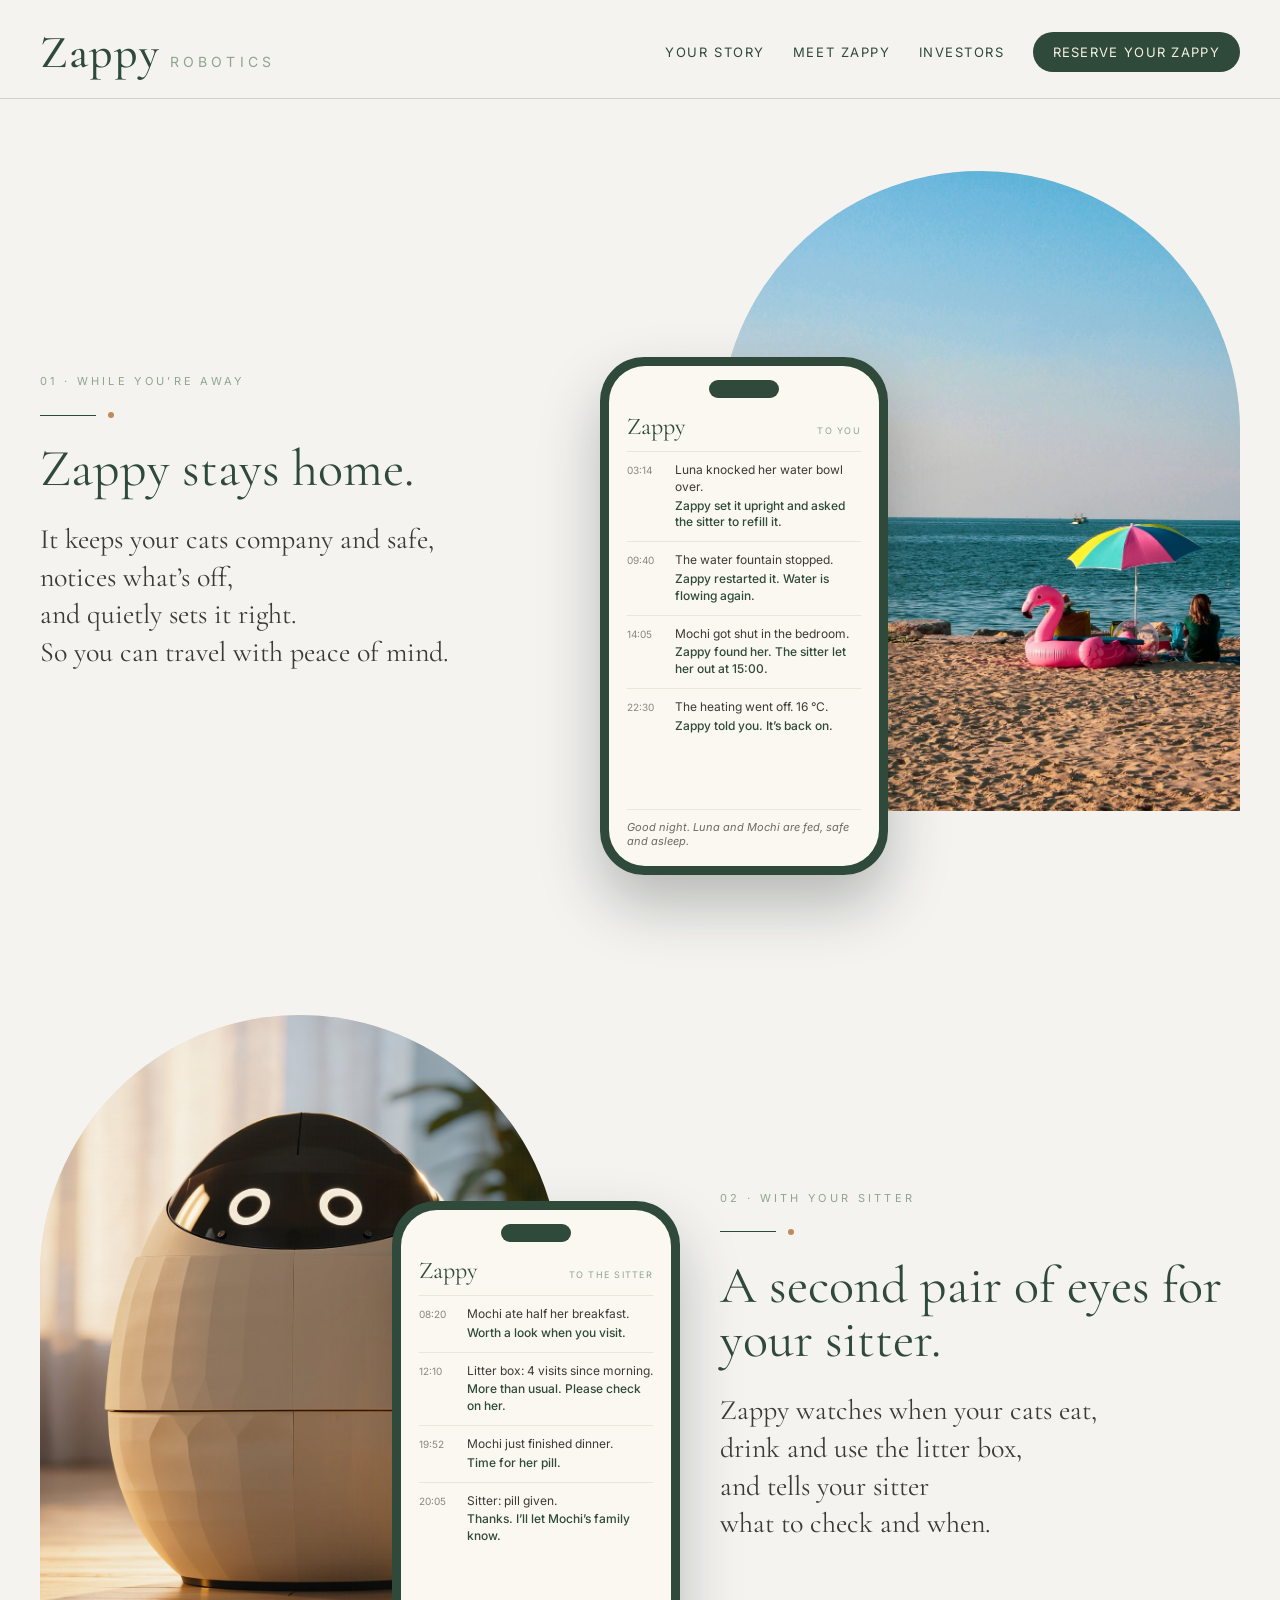
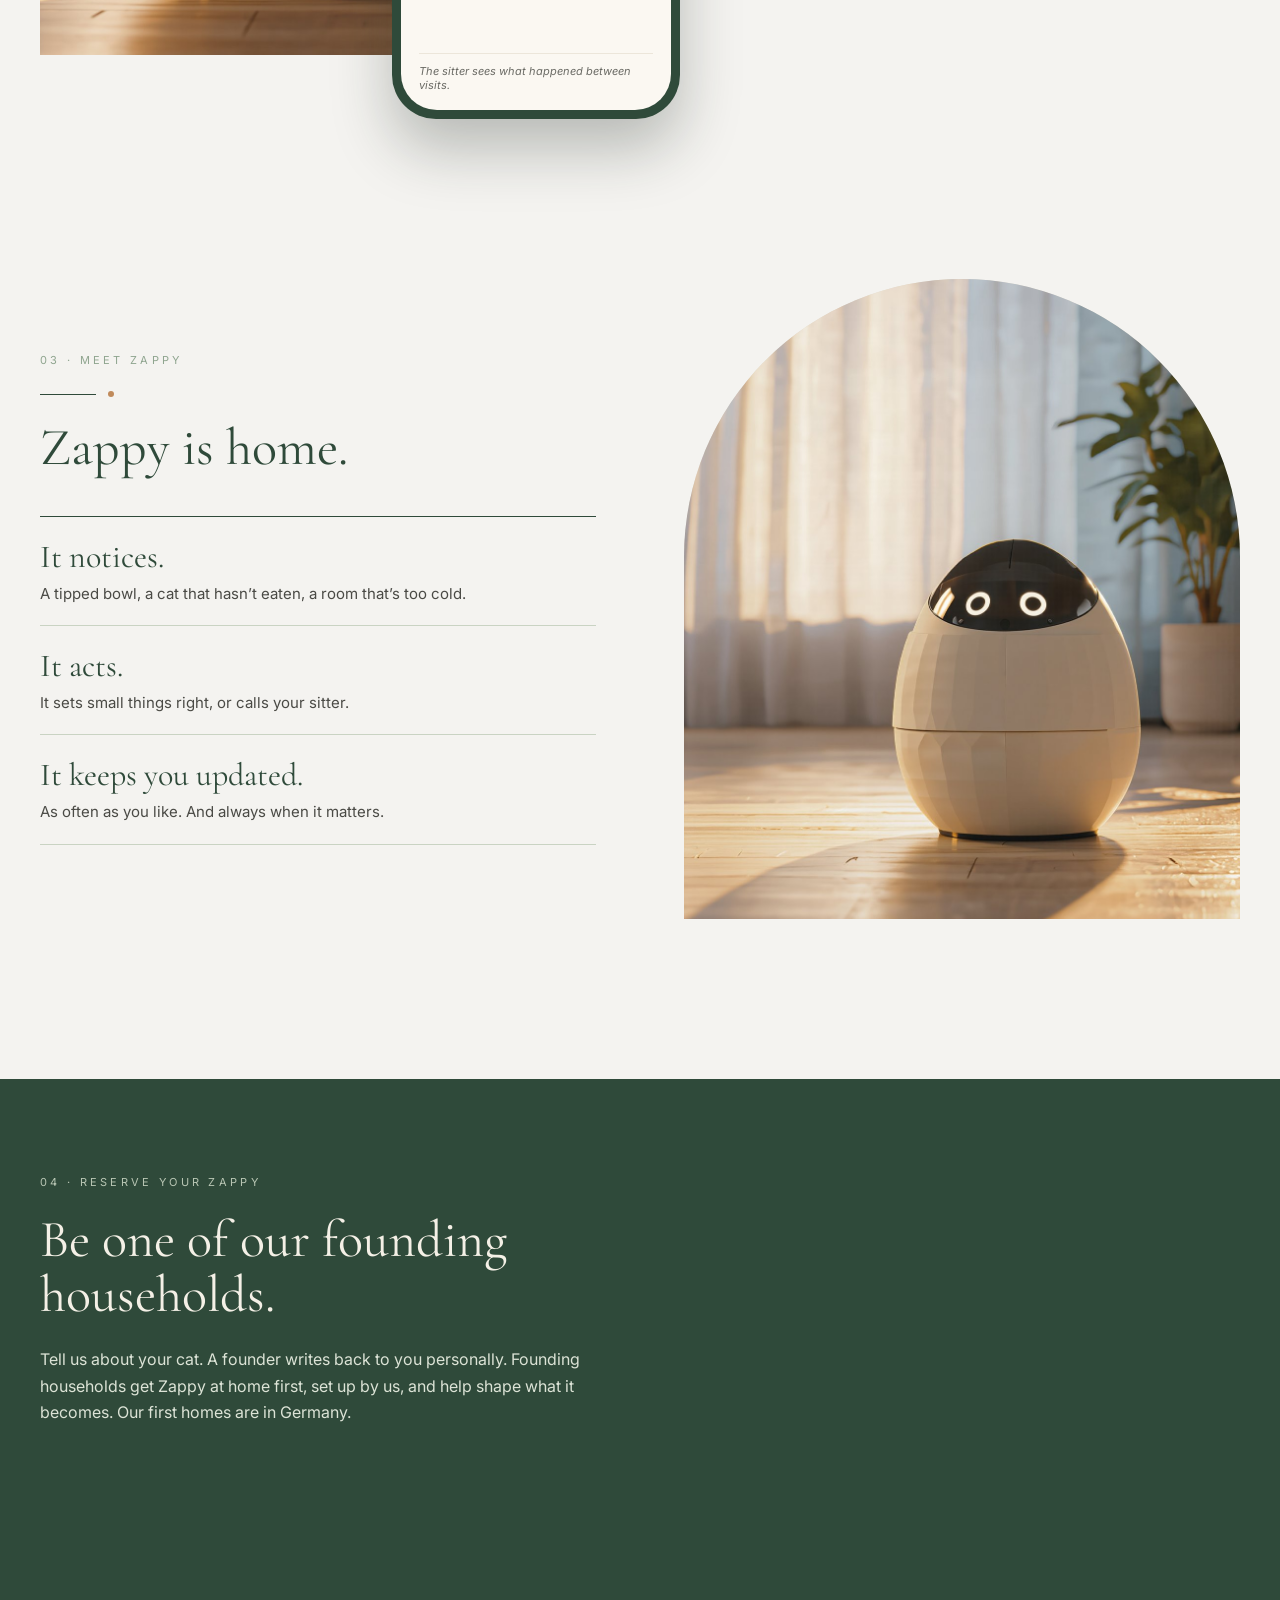
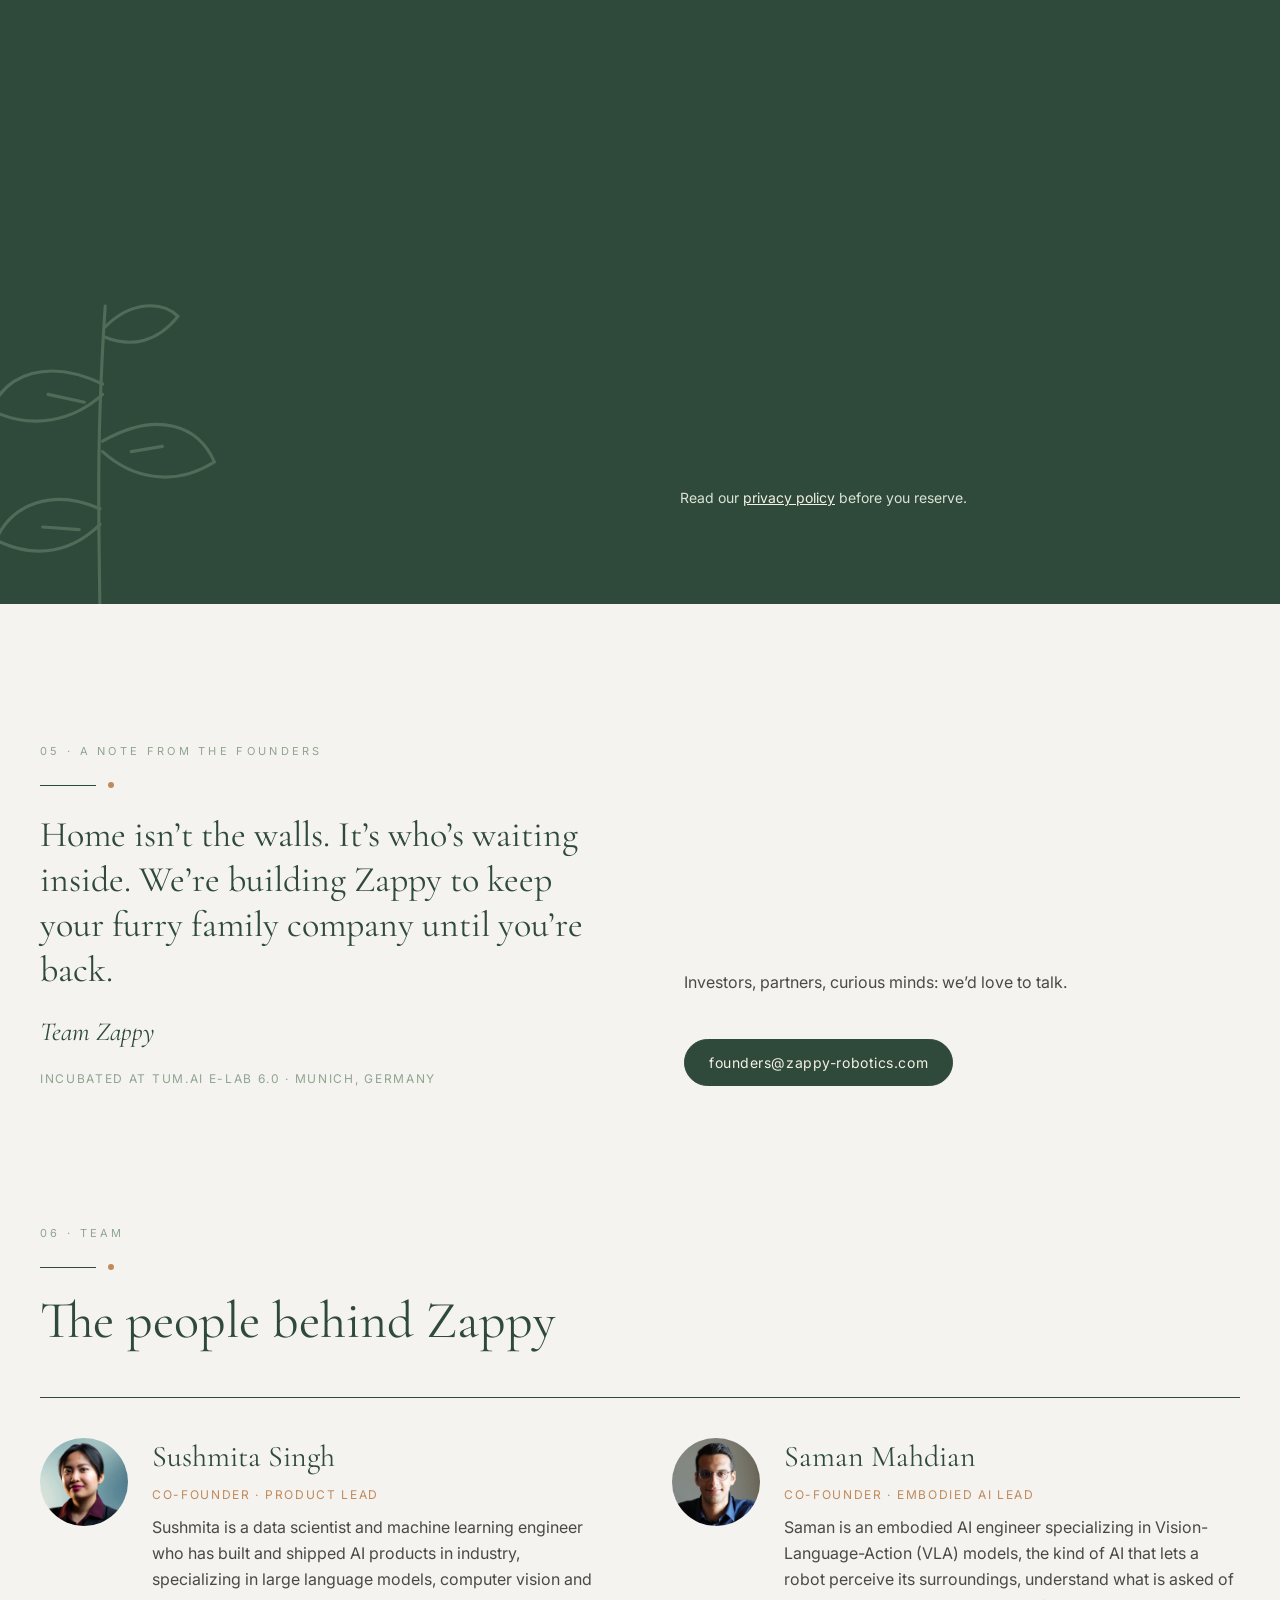
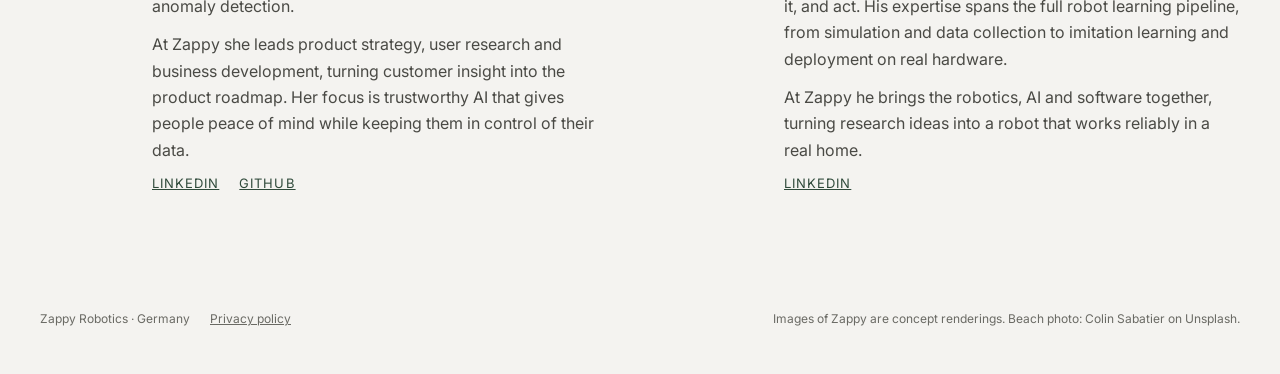
==== index.html @ 36c57b93 "Link the privacy policy under the reservation form Co-Authored-By: Claude Opus 5.5 <noreply@anthropi" ====
<!doctype html>
<html lang="en">
<head>
  <meta charset="utf-8" />
  <meta name="viewport" content="width=device-width, initial-scale=1" />
  <title>Zappy Robotics: a home robot that keeps your cats company</title>
  <meta name="description" content="Zappy stays home with your cats, notices what's off and quietly sets it right, so you can travel with peace of mind." />
  <link rel="preconnect" href="https://fonts.googleapis.com" />
  <link rel="preconnect" href="https://fonts.gstatic.com" crossorigin />
  <link href="https://fonts.googleapis.com/css2?family=Cormorant+Garamond:ital,wght@0,400;0,500;1,400&family=Inter:wght@400;500&display=swap" rel="stylesheet" />
  <link rel="stylesheet" href="style.css" />
</head>
<body>
  <div class="site-header-bar">
    <header class="site-header">
      <span class="brand"><span class="brand-name">Zappy</span><span class="brand-tag">Robotics</span></span>
      <nav class="site-nav" aria-label="Main">
        <a href="#story">Your story</a>
        <a href="#zappy">Meet Zappy</a>
        <a href="#investors">Investors</a>
        <a class="nav-cta" href="#reserve">Reserve your Zappy</a>
      </nav>
    </header>
  </div>

  <main>
    <section id="story" class="wrap stories">
      <div class="story">
        <div class="section-intro">
          <span class="eyebrow">01 · While you’re away</span>
          <div class="ornament" aria-hidden="true"><span></span><span></span></div>
          <h2>Zappy stays home.</h2>
          <p class="lede">It keeps your cats company and safe,<br />notices what’s off,<br />and quietly sets it right.<br />So you can travel with peace of mind.</p>
        </div>
        <div class="story-media">
          <div class="arch"><img class="pos-beach" src="images/beach-umbrella.jpg" alt="A woman on a beach under a colourful umbrella, looking out to sea" /></div>
          <div class="phone phone-left">
            <div class="phone-screen">
              <div class="phone-notch" aria-hidden="true"></div>
              <div class="phone-head"><span class="phone-title">Zappy</span><span class="phone-to">To you</span></div>
              <ul class="log">
                <li><span class="log-time">03:14</span><span class="log-body"><span>Luna knocked her water bowl over.</span><strong>Zappy set it upright and asked the sitter to refill it.</strong></span></li>
                <li><span class="log-time">09:40</span><span class="log-body"><span>The water fountain stopped.</span><strong>Zappy restarted it. Water is flowing again.</strong></span></li>
                <li><span class="log-time">14:05</span><span class="log-body"><span>Mochi got shut in the bedroom.</span><strong>Zappy found her. The sitter let her out at 15:00.</strong></span></li>
                <li><span class="log-time">22:30</span><span class="log-body"><span>The heating went off. 16 °C.</span><strong>Zappy told you. It’s back on.</strong></span></li>
              </ul>
              <p class="phone-foot">Good night. Luna and Mochi are fed, safe and asleep.</p>
            </div>
          </div>
        </div>
      </div>

      <div class="story story-mirrored">
        <div class="story-media">
          <div class="arch"><img class="pos-warm" src="images/zappy-warm-light.jpg" alt="Zappy, a rounded home robot with glowing ring eyes, in warm light at home" loading="lazy" /></div>
          <div class="phone phone-right">
            <div class="phone-screen">
              <div class="phone-notch" aria-hidden="true"></div>
              <div class="phone-head"><span class="phone-title">Zappy</span><span class="phone-to">To the sitter</span></div>
              <ul class="log">
                <li><span class="log-time">08:20</span><span class="log-body"><span>Mochi ate half her breakfast.</span><strong>Worth a look when you visit.</strong></span></li>
                <li><span class="log-time">12:10</span><span class="log-body"><span>Litter box: 4 visits since morning.</span><strong>More than usual. Please check on her.</strong></span></li>
                <li><span class="log-time">19:52</span><span class="log-body"><span>Mochi just finished dinner.</span><strong>Time for her pill.</strong></span></li>
                <li><span class="log-time">20:05</span><span class="log-body"><span>Sitter: pill given.</span><strong>Thanks. I’ll let Mochi’s family know.</strong></span></li>
              </ul>
              <p class="phone-foot">The sitter sees what happened between visits.</p>
            </div>
          </div>
        </div>
        <div class="section-intro">
          <span class="eyebrow">02 · With your sitter</span>
          <div class="ornament" aria-hidden="true"><span></span><span></span></div>
          <h2>A second pair of eyes for your sitter.</h2>
          <p class="lede">Zappy watches when your cats eat,<br />drink and use the litter box,<br />and tells your sitter<br />what to check and when.</p>
        </div>
      </div>
    </section>

    <section id="zappy" class="wrap meet">
      <div class="meet-grid">
        <div class="section-intro">
          <span class="eyebrow">03 · Meet Zappy</span>
          <div class="ornament" aria-hidden="true"><span></span><span></span></div>
          <h2>Zappy is home.</h2>
          <div class="traits">
            <div class="trait"><span class="trait-title">It notices.</span><span class="trait-text">A tipped bowl, a cat that hasn’t eaten, a room that’s too cold.</span></div>
            <div class="trait"><span class="trait-title">It acts.</span><span class="trait-text">It sets small things right, or calls your sitter.</span></div>
            <div class="trait"><span class="trait-title">It keeps you updated.</span><span class="trait-text">As often as you like. And always when it matters.</span></div>
          </div>
        </div>
        <div class="arch"><img class="pos-window" src="images/zappy-window.jpg" alt="Zappy sitting by a sunlit window" loading="lazy" /></div>
      </div>
    </section>

    <section id="reserve" class="reserve">
      <svg class="reserve-sprig" aria-hidden="true" width="260" height="364" viewBox="0 0 100 140" fill="none" stroke="#5E7A66" stroke-width="1.2" stroke-linecap="round"><path d="M50 138 C50 100 48 70 52 10"></path><path d="M51 40 C30 30 14 36 8 50 C24 58 40 54 51 44"></path><path d="M51 62 C72 50 88 56 94 70 C78 80 62 76 51 66"></path><path d="M50 88 C32 80 16 86 10 100 C26 108 40 104 50 94"></path><path d="M52 18 C62 8 74 8 80 14 C72 24 62 26 52 22"></path><path d="M30 44 L44 47 M74 64 L62 66 M28 95 L42 96"></path></svg>
      <div class="wrap reserve-grid">
        <div class="section-intro">
          <span class="eyebrow eyebrow-on-dark">04 · Reserve your Zappy</span>
          <h2>Be one of our founding households.</h2>
          <p class="reserve-text">Tell us about your cat. A founder writes back to you personally. Founding households get Zappy at home first, set up by us, and help shape what it becomes. Our first homes are in Germany.</p>
        </div>

        <div class="reserve-panel">
          <iframe
            data-tally-src="https://tally.so/embed/zENrPR?alignLeft=1&hideTitle=1&transparentBackground=1&dynamicHeight=1"
            title="Reserve your Zappy"
            loading="lazy"
            width="100%"
            height="900"
            frameborder="0"
            marginheight="0"
            marginwidth="0"></iframe>
          <p class="reserve-privacy">Read our <a href="legal.html#privacy">privacy policy</a> before you reserve.</p>
        </div>
      </div>
    </section>

    <section id="investors" class="wrap founders">
      <div class="founders-grid">
        <div class="section-intro">
          <span class="eyebrow">05 · A note from the founders</span>
          <div class="ornament" aria-hidden="true"><span></span><span></span></div>
          <p class="founders-quote">Home isn’t the walls. It’s who’s waiting inside. We’re building Zappy to keep your furry family company until you’re back.</p>
          <p class="founders-sign">Team Zappy</p>
          <p class="meta-line">Incubated at TUM.ai E-Lab 6.0 · Munich, Germany</p>
        </div>
        <div class="founders-contact">
          <p>Investors, partners, curious minds: we’d love to talk.</p>
          <div class="founders-action"><a class="pill-link" href="mailto:founders@zappy-robotics.com">founders@zappy-robotics.com</a></div>
        </div>
      </div>
    </section>

    <section id="team" class="wrap team">
      <div class="section-intro team-intro">
        <span class="eyebrow">06 · Team</span>
        <div class="ornament" aria-hidden="true"><span></span><span></span></div>
        <h2>The people behind Zappy</h2>
      </div>
      <div class="team-grid">
        <article class="person">
          <img class="avatar" src="images/SushDP.jpg" alt="Portrait of Sushmita Singh" width="88" height="88" loading="lazy" />
          <div class="person-body">
            <h3 class="person-name">Sushmita Singh</h3>
            <span class="person-role">Co-founder · Product Lead</span>
            <p>Sushmita is a data scientist and machine learning engineer who has built and shipped AI products in industry, specializing in large language models, computer vision and anomaly detection.</p>
            <p>At Zappy she leads product strategy, user research and business development, turning customer insight into the product roadmap. Her focus is trustworthy AI that gives people peace of mind while keeping them in control of their data.</p>
            <div class="person-links">
              <a href="https://www.linkedin.com/in/sushmitasingh96/" target="_blank" rel="noreferrer">LinkedIn</a>
              <a href="https://github.com/SushmitaSingh96" target="_blank" rel="noreferrer">GitHub</a>
            </div>
          </div>
        </article>
        <article class="person">
          <img class="avatar" src="images/SamanDP.jpeg" alt="Portrait of Saman Mahdian" width="88" height="88" loading="lazy" />
          <div class="person-body">
            <h3 class="person-name">Saman Mahdian</h3>
            <span class="person-role">Co-founder · Embodied AI Lead</span>
            <p>Saman is an embodied AI engineer specializing in Vision-Language-Action (VLA) models, the kind of AI that lets a robot perceive its surroundings, understand what is asked of it, and act. His expertise spans the full robot learning pipeline, from simulation and data collection to imitation learning and deployment on real hardware.</p>
            <p>At Zappy he brings the robotics, AI and software together, turning research ideas into a robot that works reliably in a real home.</p>
            <div class="person-links">
              <a href="https://www.linkedin.com/in/saman-mahdian/" target="_blank" rel="noreferrer">LinkedIn</a>
            </div>
          </div>
        </article>
      </div>
    </section>
  </main>

  <footer class="site-footer">
    <span class="footer-links"><span>Zappy Robotics · Germany</span><a href="legal.html#privacy">Privacy policy</a></span>
    <span>Images of Zappy are concept renderings. Beach photo: Colin Sabatier on Unsplash.</span>
  </footer>

  <script src="script.js"></script>
</body>
</html>
---- style.css ----
:root {
  --paper: #F4F3F0;
  --paper-bar: rgba(244, 243, 240, 0.94);
  --screen: #FBF8F2;
  --cream: #F4F0E6;
  --forest: #2F4A3A;
  --forest-hover: #4F6B57;
  --sage: #8FA58F;
  --sage-light: #B9C6B4;
  --sage-pale: #DCE3D6;
  --line: #C9D3C3;
  --line-soft: #ECE6DA;
  --copper: #C08A5B;
  --ink: #3A3A36;
  --ink-soft: #4A4A45;
  --ink-muted: #6A6A64;
  --ink-faint: #8A877F;
  --image-bg: #E4E0D4;
  --avatar-bg: #DCD8CC;

  --serif: "Cormorant Garamond", Georgia, serif;
  --sans: Inter, system-ui, sans-serif;
}

*, *::before, *::after { box-sizing: border-box; }

[hidden] { display: none !important; }

html { scroll-behavior: smooth; }

@media (prefers-reduced-motion: reduce) {
  html { scroll-behavior: auto; }
}

body {
  margin: 0;
  background: var(--paper);
  color: var(--forest);
  font-family: var(--sans);
}

a { color: var(--forest); }
a:hover { color: var(--forest-hover); }

a:focus-visible {
  outline: 2px solid var(--copper);
  outline-offset: 2px;
}

h2 {
  margin: 0;
  font-family: var(--serif);
  font-weight: 400;
  font-size: 52px;
  line-height: 1.05;
}

section[id] { scroll-margin-top: 96px; }

.wrap {
  max-width: 1360px;
  margin: 0 auto;
  padding-left: 40px;
  padding-right: 40px;
}

/* Header */
.site-header-bar {
  position: sticky;
  top: 0;
  z-index: 10;
  background: var(--paper-bar);
  -webkit-backdrop-filter: blur(8px);
  backdrop-filter: blur(8px);
}

.site-header {
  max-width: 1360px;
  margin: 0 auto;
  padding: 24px 40px 18px;
  display: flex;
  flex-wrap: wrap;
  gap: 16px;
  justify-content: space-between;
  align-items: center;
  border-bottom: 1px solid var(--line);
}

.brand { display: flex; align-items: baseline; gap: 10px; }

.brand-name {
  font-family: var(--serif);
  font-size: 46px;
  font-weight: 500;
  letter-spacing: 0.02em;
}

.brand-tag {
  font-size: 14px;
  letter-spacing: 0.3em;
  text-transform: uppercase;
  color: var(--sage);
}

.site-nav {
  display: flex;
  gap: 28px;
  align-items: center;
  font-size: 13px;
  letter-spacing: 0.12em;
  text-transform: uppercase;
}

.site-nav a { text-decoration: none; }

.site-nav .nav-cta,
.site-nav .nav-cta:hover {
  background: var(--forest);
  color: var(--cream);
  padding: 12px 20px;
  border-radius: 999px;
  letter-spacing: 0.1em;
}

.site-nav .nav-cta:hover { background: var(--forest-hover); }

/* Shared section intro */
.section-intro { display: flex; flex-direction: column; gap: 24px; }

.eyebrow {
  font-size: 11px;
  letter-spacing: 0.3em;
  text-transform: uppercase;
  color: var(--sage);
}

.eyebrow-on-dark { color: var(--sage-light); }

.ornament { display: flex; align-items: center; gap: 12px; }
.ornament span:first-child { width: 56px; height: 1px; background: var(--forest); }
.ornament span:last-child { width: 6px; height: 6px; border-radius: 50%; background: var(--copper); }

.lede {
  margin: 0;
  font-family: var(--serif);
  font-size: 28px;
  line-height: 1.35;
  color: var(--ink);
}

/* Arched images */
.arch {
  height: 640px;
  border-radius: 320px 320px 0 0;
  overflow: hidden;
  background: var(--image-bg);
}

.arch img {
  display: block;
  width: 100%;
  height: 100%;
  object-fit: cover;
}

.pos-beach { object-position: 80% bottom; }
.pos-warm { object-position: center 55%; }
.pos-window { object-position: center 70%; }

/* Stories */
.stories {
  padding-top: 72px;
  display: flex;
  flex-direction: column;
  gap: 140px;
}

.story {
  display: grid;
  grid-template-columns: 1fr 1fr;
  gap: clamp(120px, 12.5vw, 160px);
  align-items: center;
}

.story-media { position: relative; margin-bottom: 64px; }

/* Phone mockup */
.phone {
  position: absolute;
  bottom: -64px;
  width: 288px;
  background: var(--forest);
  border-radius: 44px;
  padding: 9px;
  box-shadow: 0 30px 60px rgba(30, 40, 32, 0.28);
}

.phone-left { left: -120px; }
.phone-right { right: -120px; }

.phone-screen {
  background: var(--screen);
  border-radius: 36px;
  padding: 14px 18px 18px;
  min-height: 500px;
  display: flex;
  flex-direction: column;
}

.phone-notch {
  width: 70px;
  height: 18px;
  border-radius: 10px;
  background: var(--forest);
  margin: 0 auto 14px;
}

.phone-head {
  display: flex;
  justify-content: space-between;
  align-items: baseline;
  padding-bottom: 10px;
}

.phone-title { font-family: var(--serif); font-size: 24px; }

.phone-to {
  font-size: 9px;
  letter-spacing: 0.14em;
  text-transform: uppercase;
  color: var(--sage);
}

.log { list-style: none; margin: 0; padding: 0; }

.log li {
  display: grid;
  grid-template-columns: 40px 1fr;
  gap: 8px;
  padding: 10px 0;
  border-top: 1px solid var(--line-soft);
}

.log-time { font-size: 10px; color: var(--ink-faint); padding-top: 2px; }

.log-body {
  display: flex;
  flex-direction: column;
  gap: 2px;
  font-size: 12px;
  line-height: 1.4;
  color: var(--ink);
}

.log-body strong { color: var(--forest); font-weight: 500; }

.phone-foot {
  margin: auto 0 0;
  border-top: 1px solid var(--line-soft);
  padding-top: 10px;
  font-size: 11px;
  color: var(--ink-muted);
  font-style: italic;
}

/* Meet Zappy */
.meet { padding-top: 160px; }

.meet-grid {
  display: grid;
  grid-template-columns: 1fr 1fr;
  gap: 88px;
  align-items: center;
}

.traits {
  display: flex;
  flex-direction: column;
  border-top: 1px solid var(--forest);
  margin-top: 16px;
}

.trait {
  padding: 20px 0;
  border-bottom: 1px solid var(--line);
  display: flex;
  flex-direction: column;
  gap: 6px;
}

.trait-title { font-family: var(--serif); font-size: 32px; }
.trait-text { font-size: 15px; line-height: 1.55; color: var(--ink-soft); }

/* Reserve */
.reserve {
  position: relative;
  overflow: hidden;
  margin-top: 160px;
  padding: 96px 0;
  background: var(--forest);
  color: var(--cream);
}

.reserve a { color: var(--cream); }

.reserve-sprig {
  position: absolute;
  left: -30px;
  bottom: -40px;
  opacity: 0.7;
}

.reserve-grid {
  position: relative;
  display: grid;
  grid-template-columns: 1fr 1fr;
  gap: 64px;
}

.reserve-text {
  margin: 0;
  font-size: 16px;
  line-height: 1.65;
  color: var(--sage-pale);
}

.reserve-panel iframe { display: block; border: 0; }

.reserve-privacy {
  margin: 12px 0 0 8px;
  font-size: 14px;
  line-height: 1.5;
  color: var(--sage-pale);
}

/* Founders' note */
.founders { padding-top: 140px; }

.founders-grid {
  display: grid;
  grid-template-columns: 1fr 1fr;
  gap: 88px;
}

.founders-quote {
  margin: 0;
  font-family: var(--serif);
  font-size: 36px;
  line-height: 1.25;
}

.founders-sign {
  margin: 0;
  font-family: var(--serif);
  font-style: italic;
  font-size: 26px;
}

.meta-line {
  margin: 0;
  font-size: 12px;
  letter-spacing: 0.14em;
  text-transform: uppercase;
  color: var(--sage);
}

.founders-contact {
  display: flex;
  flex-direction: column;
  justify-content: flex-end;
  gap: 16px;
}

.founders-contact p {
  margin: 0;
  font-size: 16px;
  line-height: 1.65;
  color: var(--ink-soft);
}

.founders-action { display: flex; flex-wrap: wrap; gap: 12px; padding-top: 28px; }

.pill-link,
.pill-link:hover {
  text-decoration: none;
  border: 1px solid var(--forest);
  padding: 14px 24px;
  border-radius: 999px;
  font-size: 14px;
  letter-spacing: 0.04em;
  background: var(--forest);
  color: var(--cream);
}

.pill-link:hover { background: var(--forest-hover); border-color: var(--forest-hover); }

/* Team */
.team { padding-top: 140px; }
.team-intro { margin-bottom: 48px; }

.team-grid {
  display: grid;
  grid-template-columns: 1fr 1fr;
  gap: 64px;
  border-top: 1px solid var(--forest);
  padding-top: 40px;
}

.person {
  display: grid;
  grid-template-columns: 88px 1fr;
  gap: 24px;
}

.avatar {
  display: block;
  width: 88px;
  height: 88px;
  border-radius: 50%;
  background: var(--avatar-bg);
  object-fit: cover;
}

.person-body { display: flex; flex-direction: column; gap: 12px; }

.person-name {
  margin: 0;
  font-family: var(--serif);
  font-weight: 400;
  font-size: 30px;
}

.person-role {
  font-size: 12px;
  letter-spacing: 0.14em;
  text-transform: uppercase;
  color: var(--copper);
}

.person-body p {
  margin: 0;
  font-size: 16px;
  line-height: 1.65;
  color: var(--ink-soft);
}

.person-links { display: flex; gap: 20px; }

.person-links a {
  font-size: 13px;
  letter-spacing: 0.08em;
  text-transform: uppercase;
}

/* Footer */
.site-footer {
  max-width: 1360px;
  margin: 0 auto;
  padding: 120px 40px 48px;
  display: flex;
  flex-wrap: wrap;
  gap: 16px;
  justify-content: space-between;
  font-size: 12px;
  color: var(--ink-muted);
}

.footer-links { display: flex; flex-wrap: wrap; gap: 8px 20px; }
.footer-links a { color: var(--ink-muted); }

/* Legal page */
.legal { padding-top: 72px; max-width: 760px; }
.legal section + section { margin-top: 72px; }

.legal p {
  font-size: 16px;
  line-height: 1.65;
  color: var(--ink-soft);
}

.legal h3 {
  margin: 40px 0 0;
  font-family: var(--serif);
  font-weight: 400;
  font-size: 30px;
}

.legal strong { font-weight: 500; color: var(--forest); }

.legal .legal-date { margin: 16px 0 0; font-size: 13px; color: var(--ink-muted); }

.brand-link { text-decoration: none; }

/* Tablet: one column, phone mockups stay overlapping the images */
@media (max-width: 1000px) {
  .stories { gap: 112px; }

  .story,
  .meet-grid,
  .reserve-grid,
  .founders-grid,
  .team-grid {
    grid-template-columns: 1fr;
  }

  .story { gap: 56px; }
  .meet-grid { gap: 56px; }
  .founders-grid { gap: 40px; }

  /* Keep copy above the image in both stories. */
  .story-mirrored .section-intro { order: -1; }

  .story-media { max-width: 560px; width: 100%; margin-left: auto; margin-right: auto; }
  .meet-grid .arch { max-width: 560px; width: 100%; margin: 0 auto; }

  .phone-left { left: -16px; }
  .phone-right { right: -16px; }

  .founders-action { padding-top: 8px; }
  .meet { padding-top: 112px; }
  .reserve { margin-top: 112px; padding: 72px 0; }
  .founders, .team { padding-top: 96px; }
  .site-footer { padding-top: 80px; }
  .reserve-sprig { display: none; }
}

/* Phone: the mockup sits below the image and overlaps it */
@media (max-width: 640px) {
  .wrap { padding-left: 20px; padding-right: 20px; }

  .site-header {
    padding: 12px 20px;
    flex-wrap: nowrap;
  }

  .brand-name { font-size: 34px; }
  .brand-tag { display: none; }
  .site-nav a:not(.nav-cta) { display: none; }
  .site-nav { font-size: 11px; }
  .site-nav .nav-cta { padding: 10px 16px; white-space: nowrap; }

  section[id] { scroll-margin-top: 72px; }

  h2 { font-size: 42px; }
  .lede { font-size: 24px; }
  .founders-quote { font-size: 30px; }

  .stories { padding-top: 48px; gap: 88px; }

  .arch {
    height: 460px;
    border-radius: 999px 999px 0 0;
  }

  .story-media { margin-bottom: 0; }

  .phone {
    position: relative;
    bottom: auto;
    left: auto;
    right: auto;
    margin: -180px auto 0;
  }

  .phone-screen { min-height: 0; }
  .phone-foot { margin-top: 14px; }

  .pill-link { overflow-wrap: anywhere; }
  .site-footer { padding: 72px 20px 32px; }
}

@media (max-width: 420px) {
  .person { grid-template-columns: 1fr; gap: 16px; }
}
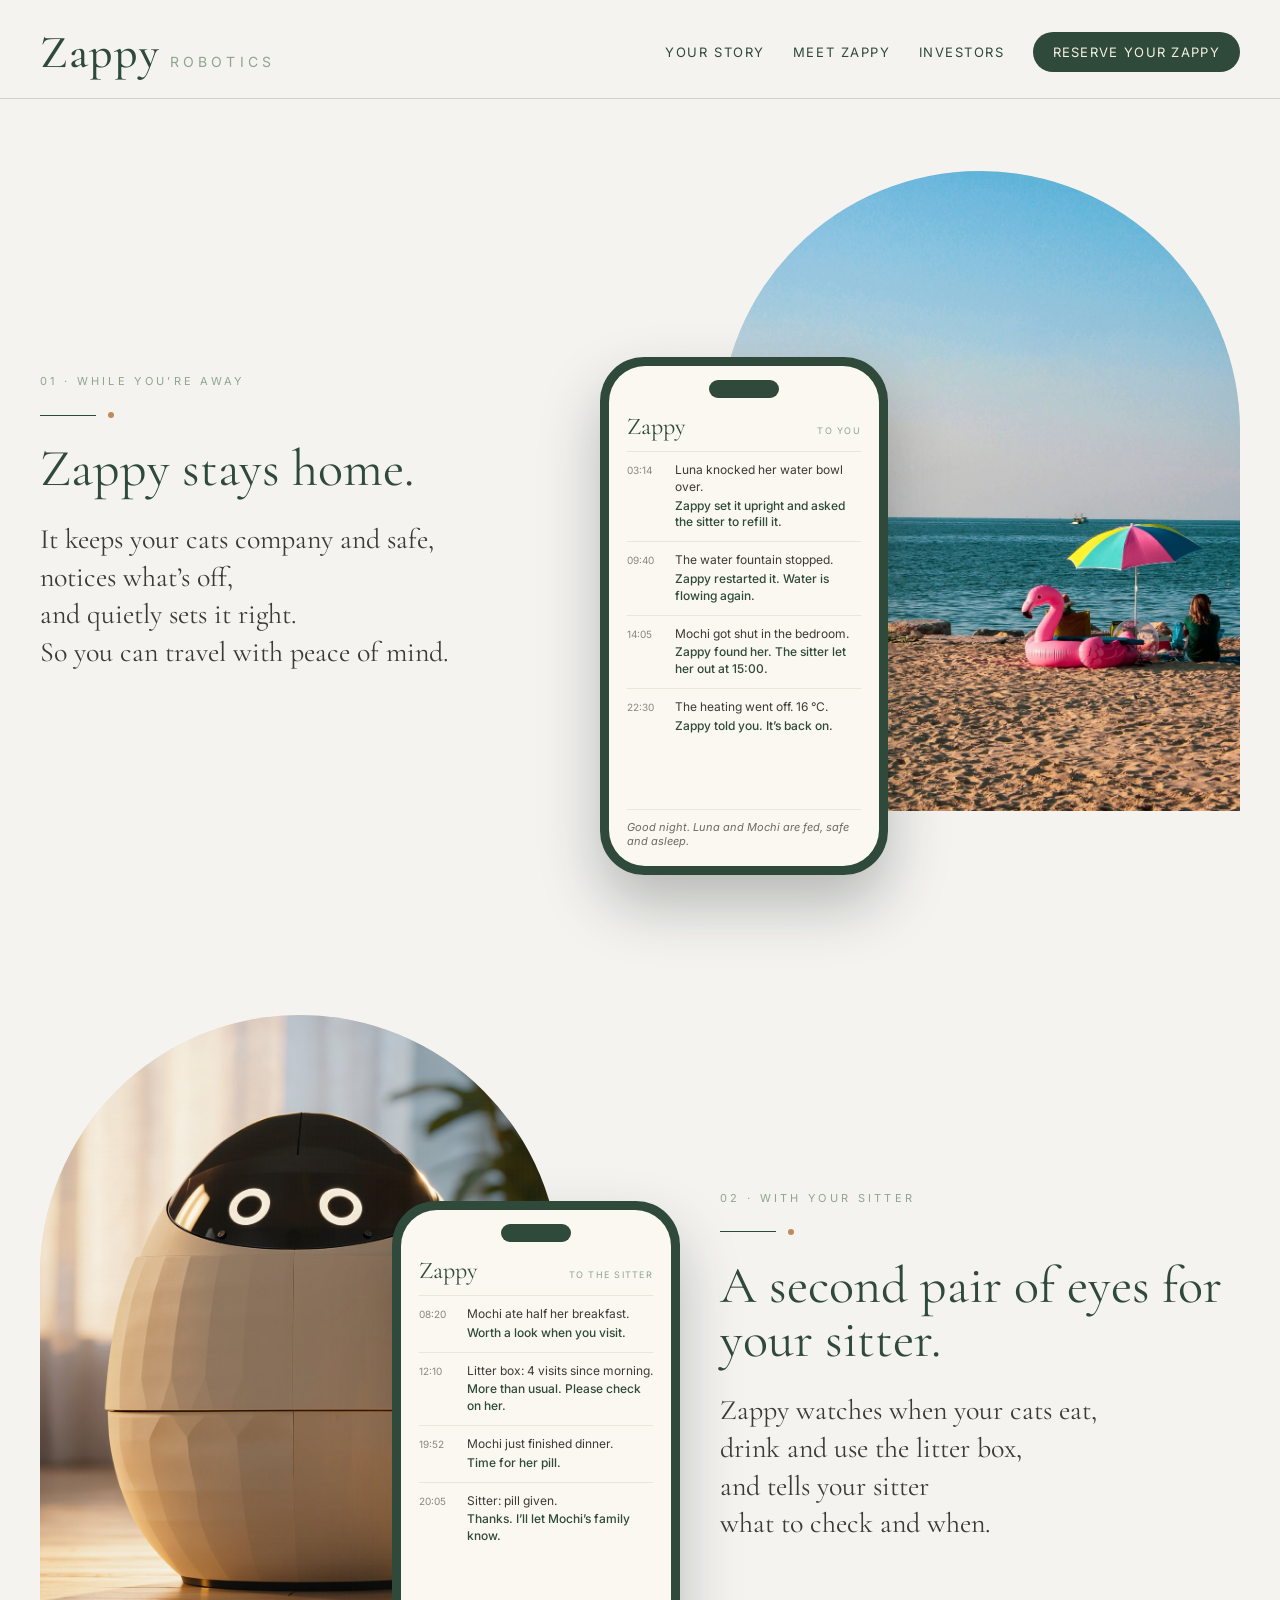
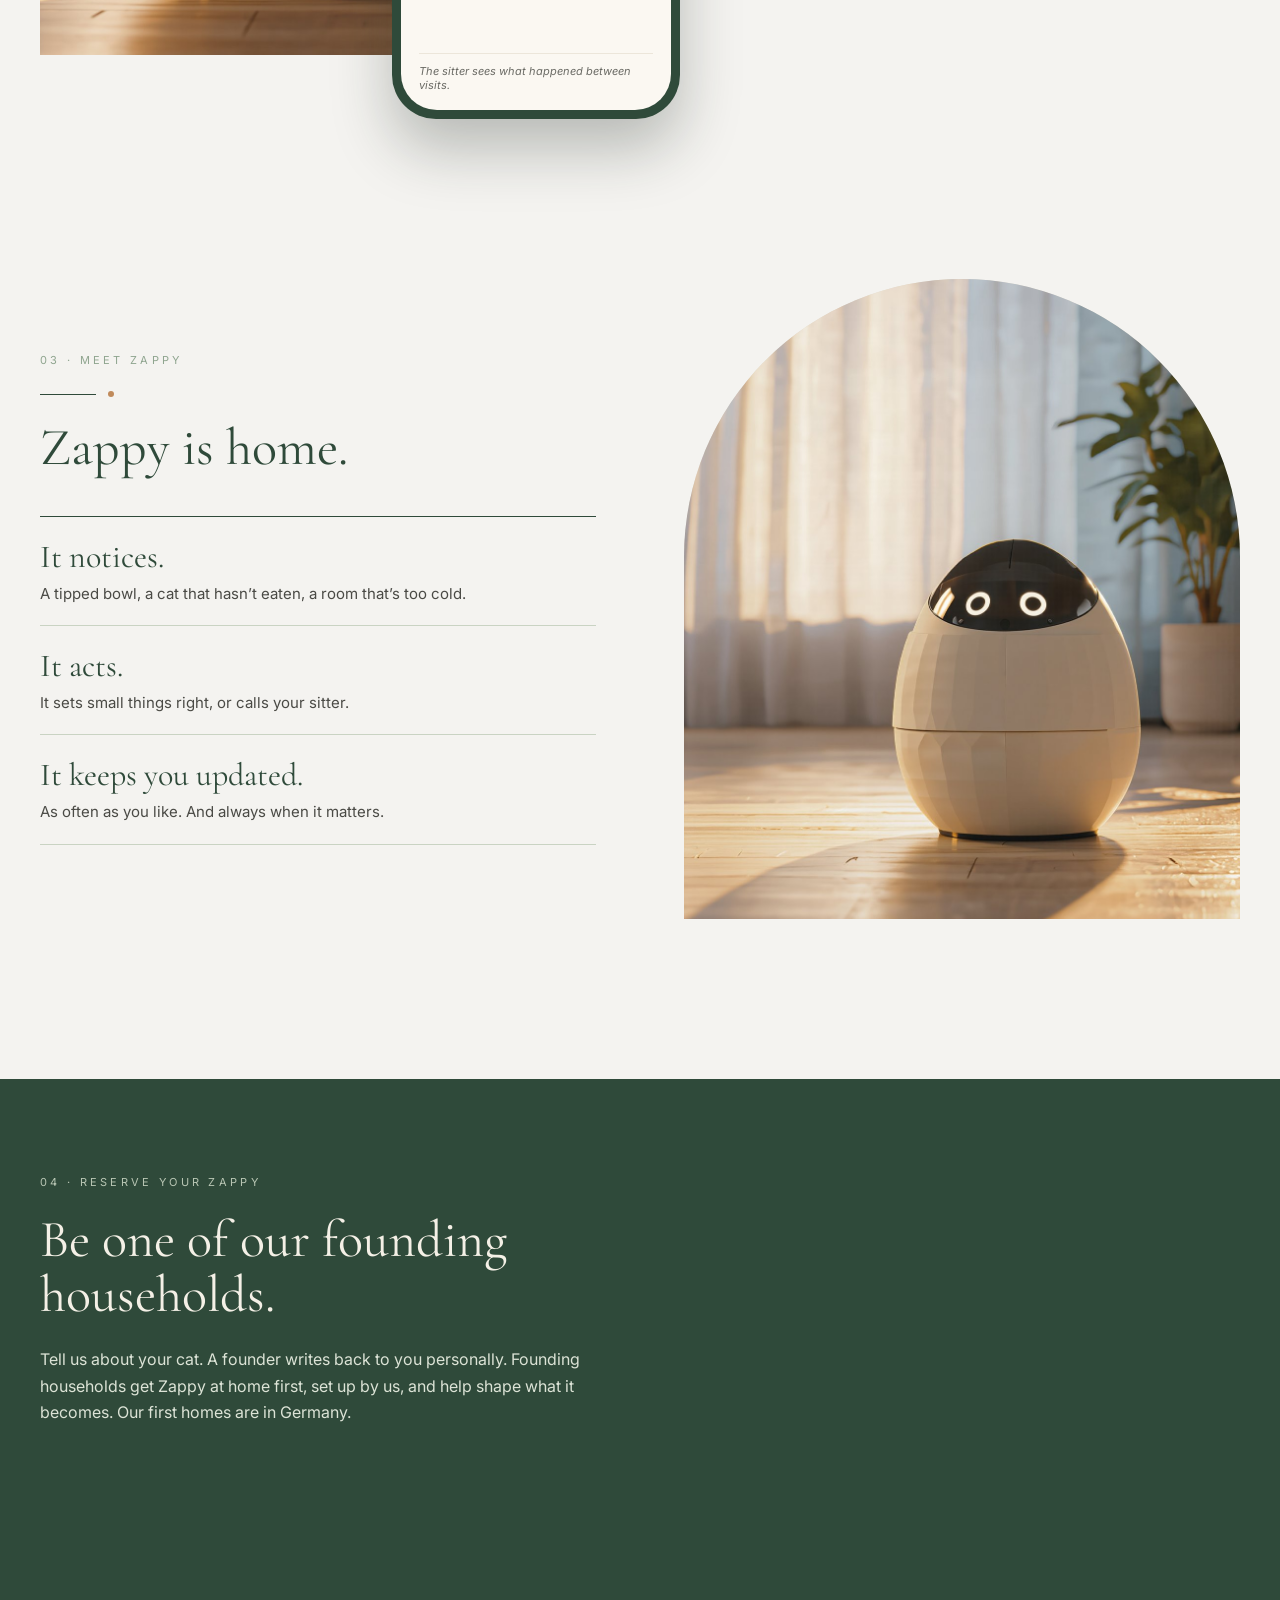
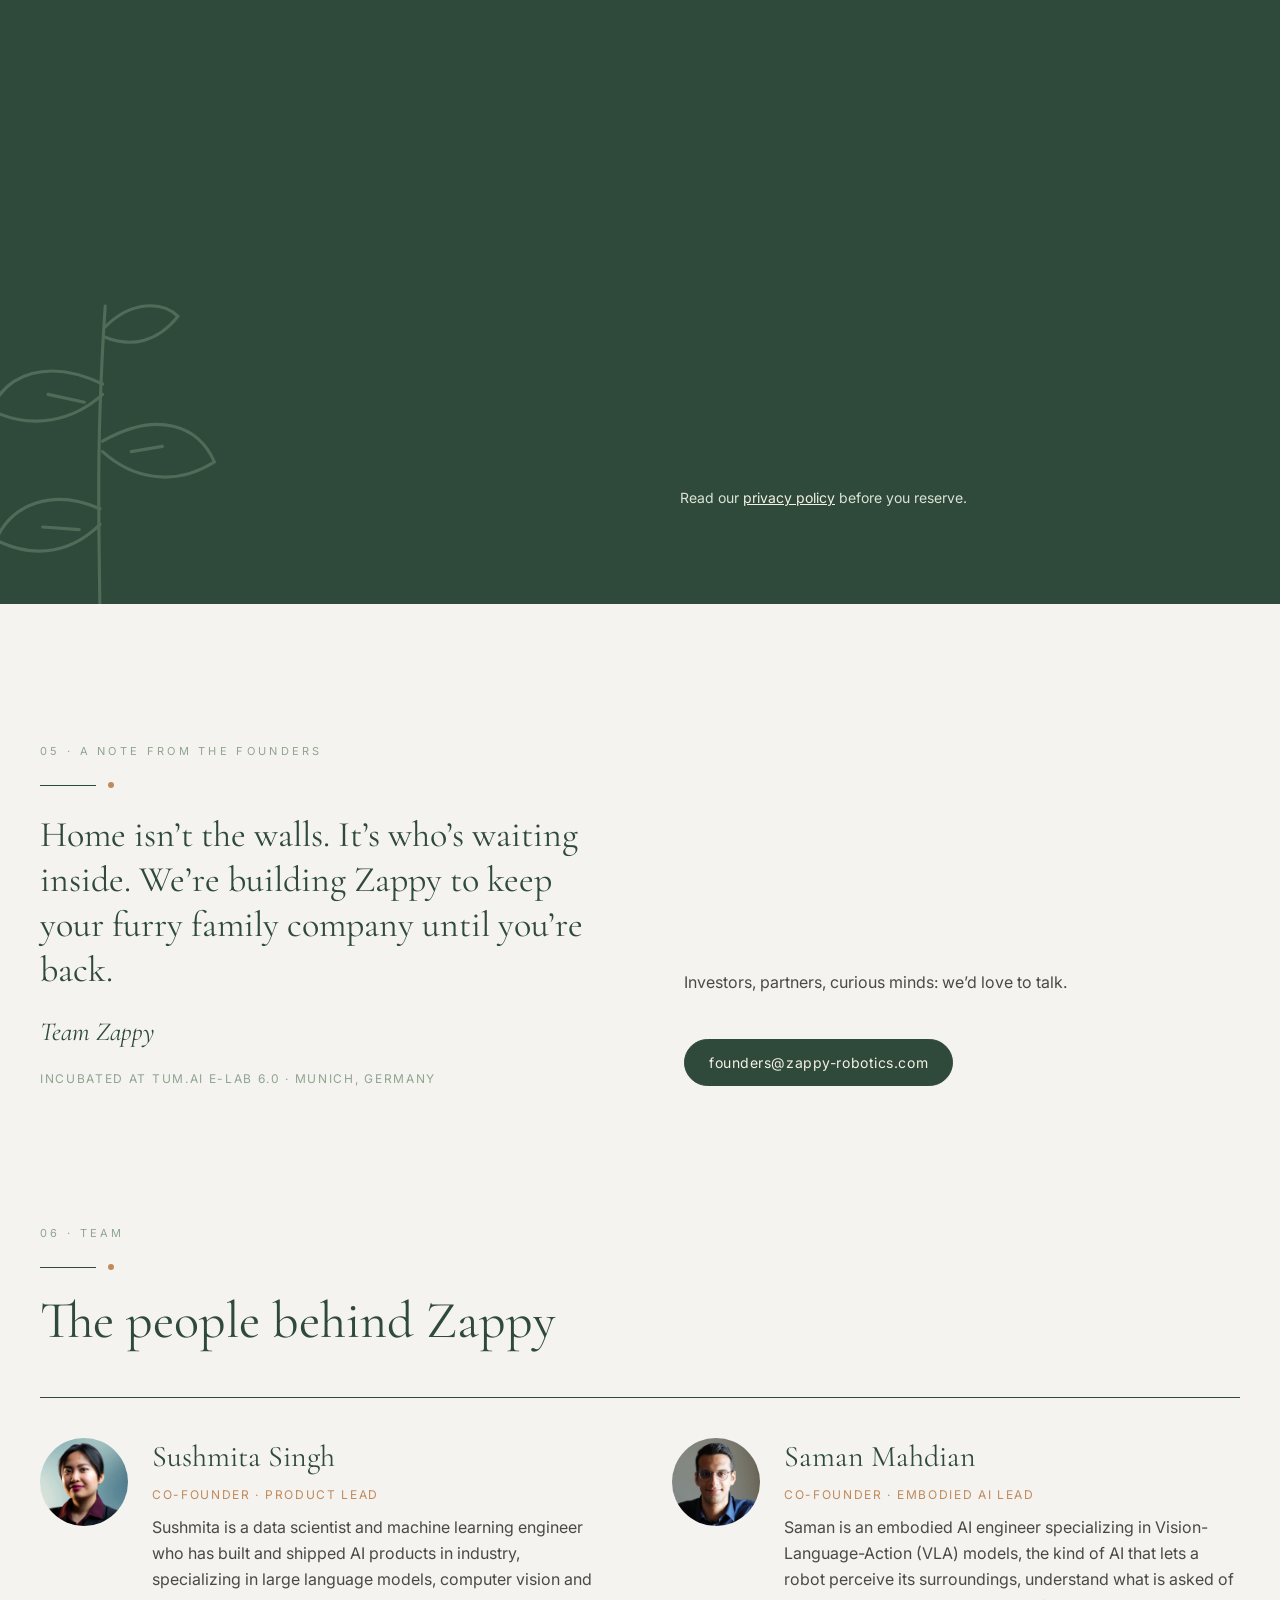
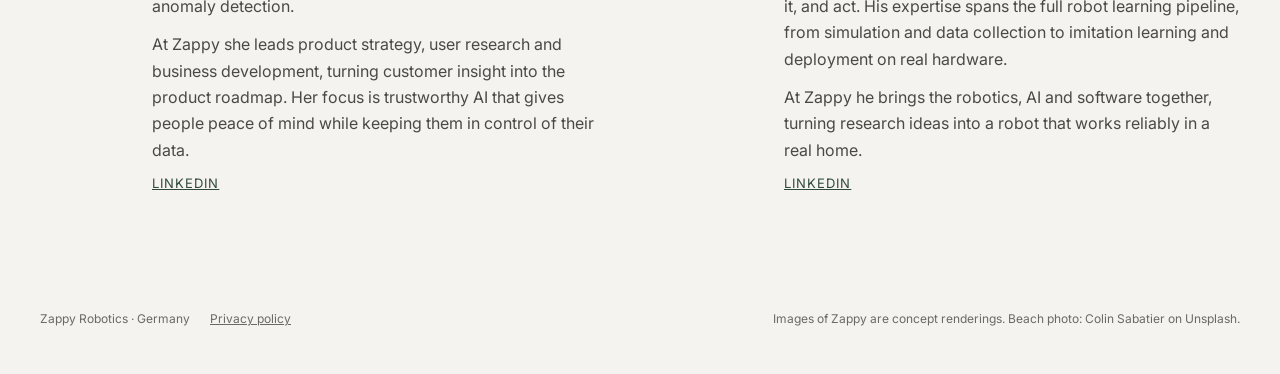
==== commit aeaab57e: "Remove GitHub link from team section Co-Authored-By: Claude Opus 5.5 <noreply@anthropic.com>" ====
--- a/index.html
+++ b/index.html
@@ -148,7 +148,6 @@
             <p>At Zappy she leads product strategy, user research and business development, turning customer insight into the product roadmap. Her focus is trustworthy AI that gives people peace of mind while keeping them in control of their data.</p>
             <div class="person-links">
               <a href="https://www.linkedin.com/in/sushmitasingh96/" target="_blank" rel="noreferrer">LinkedIn</a>
-              <a href="https://github.com/SushmitaSingh96" target="_blank" rel="noreferrer">GitHub</a>
             </div>
           </div>
         </article>
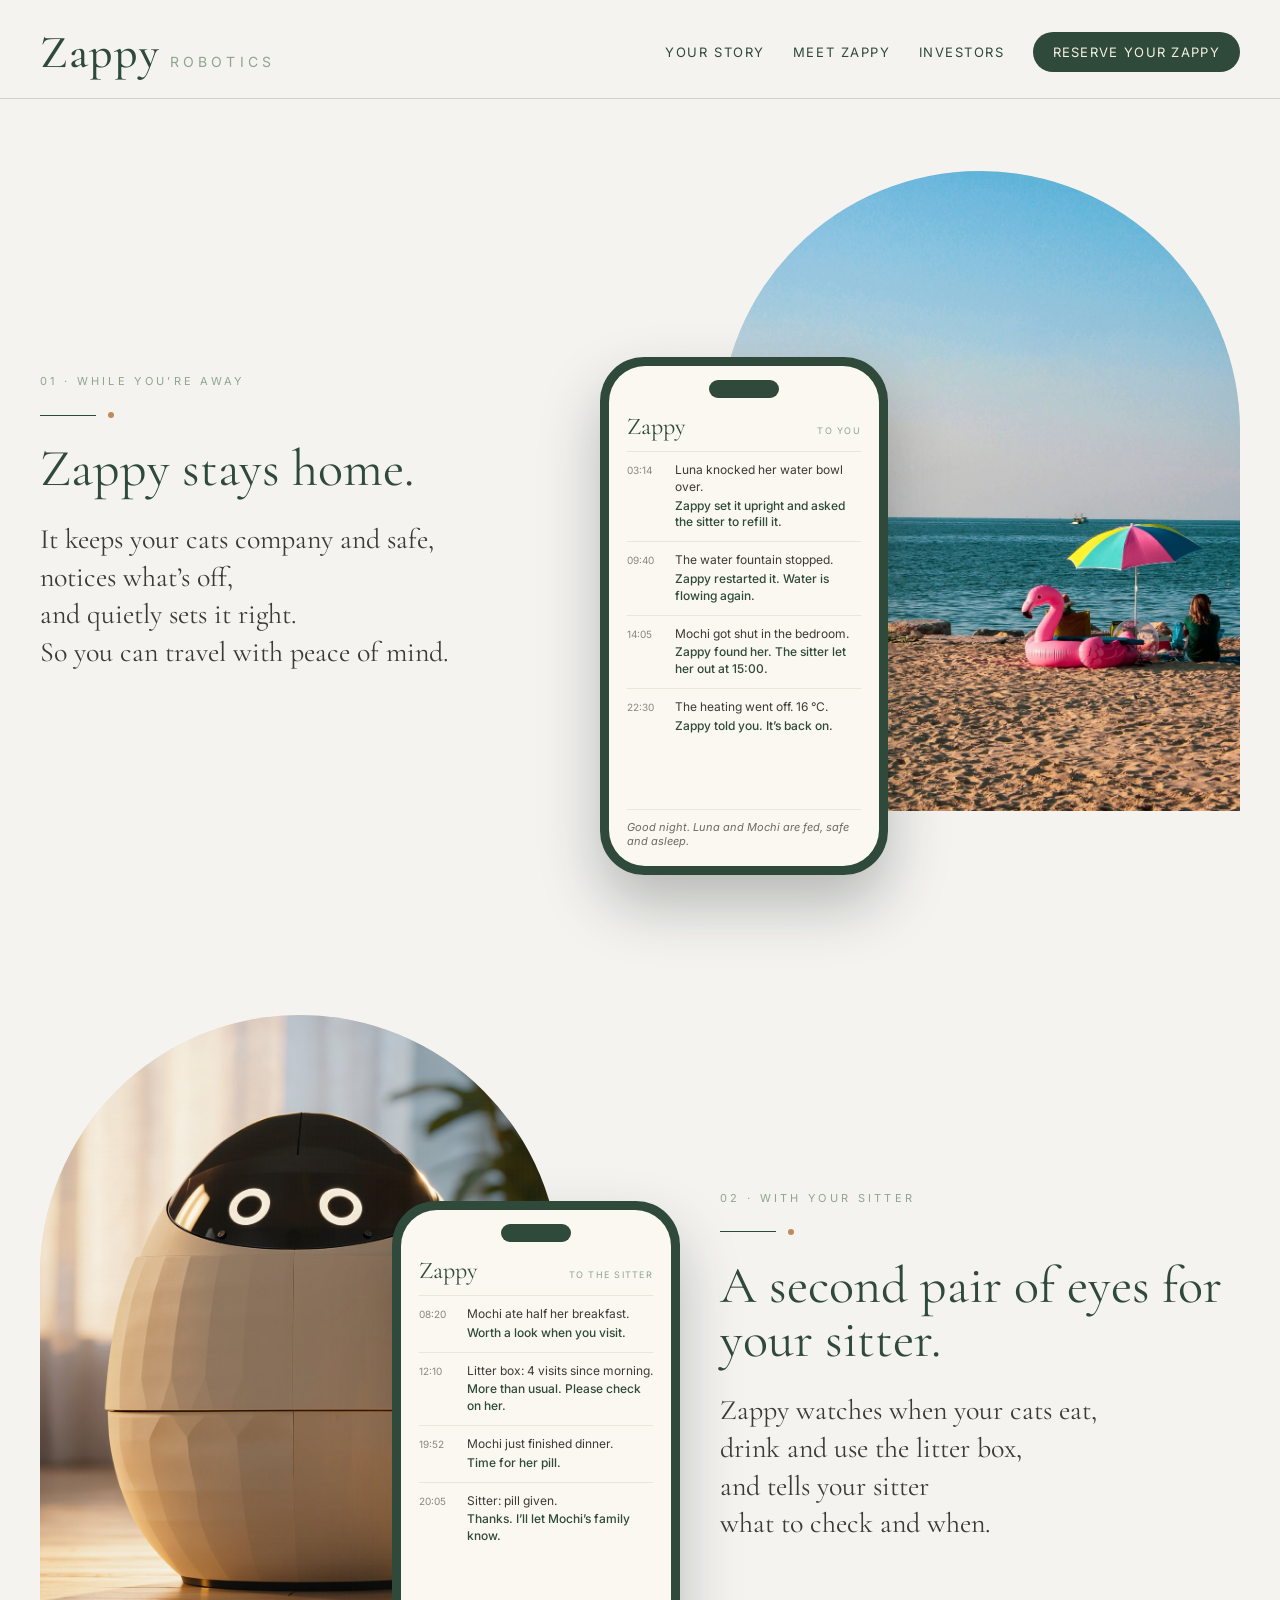
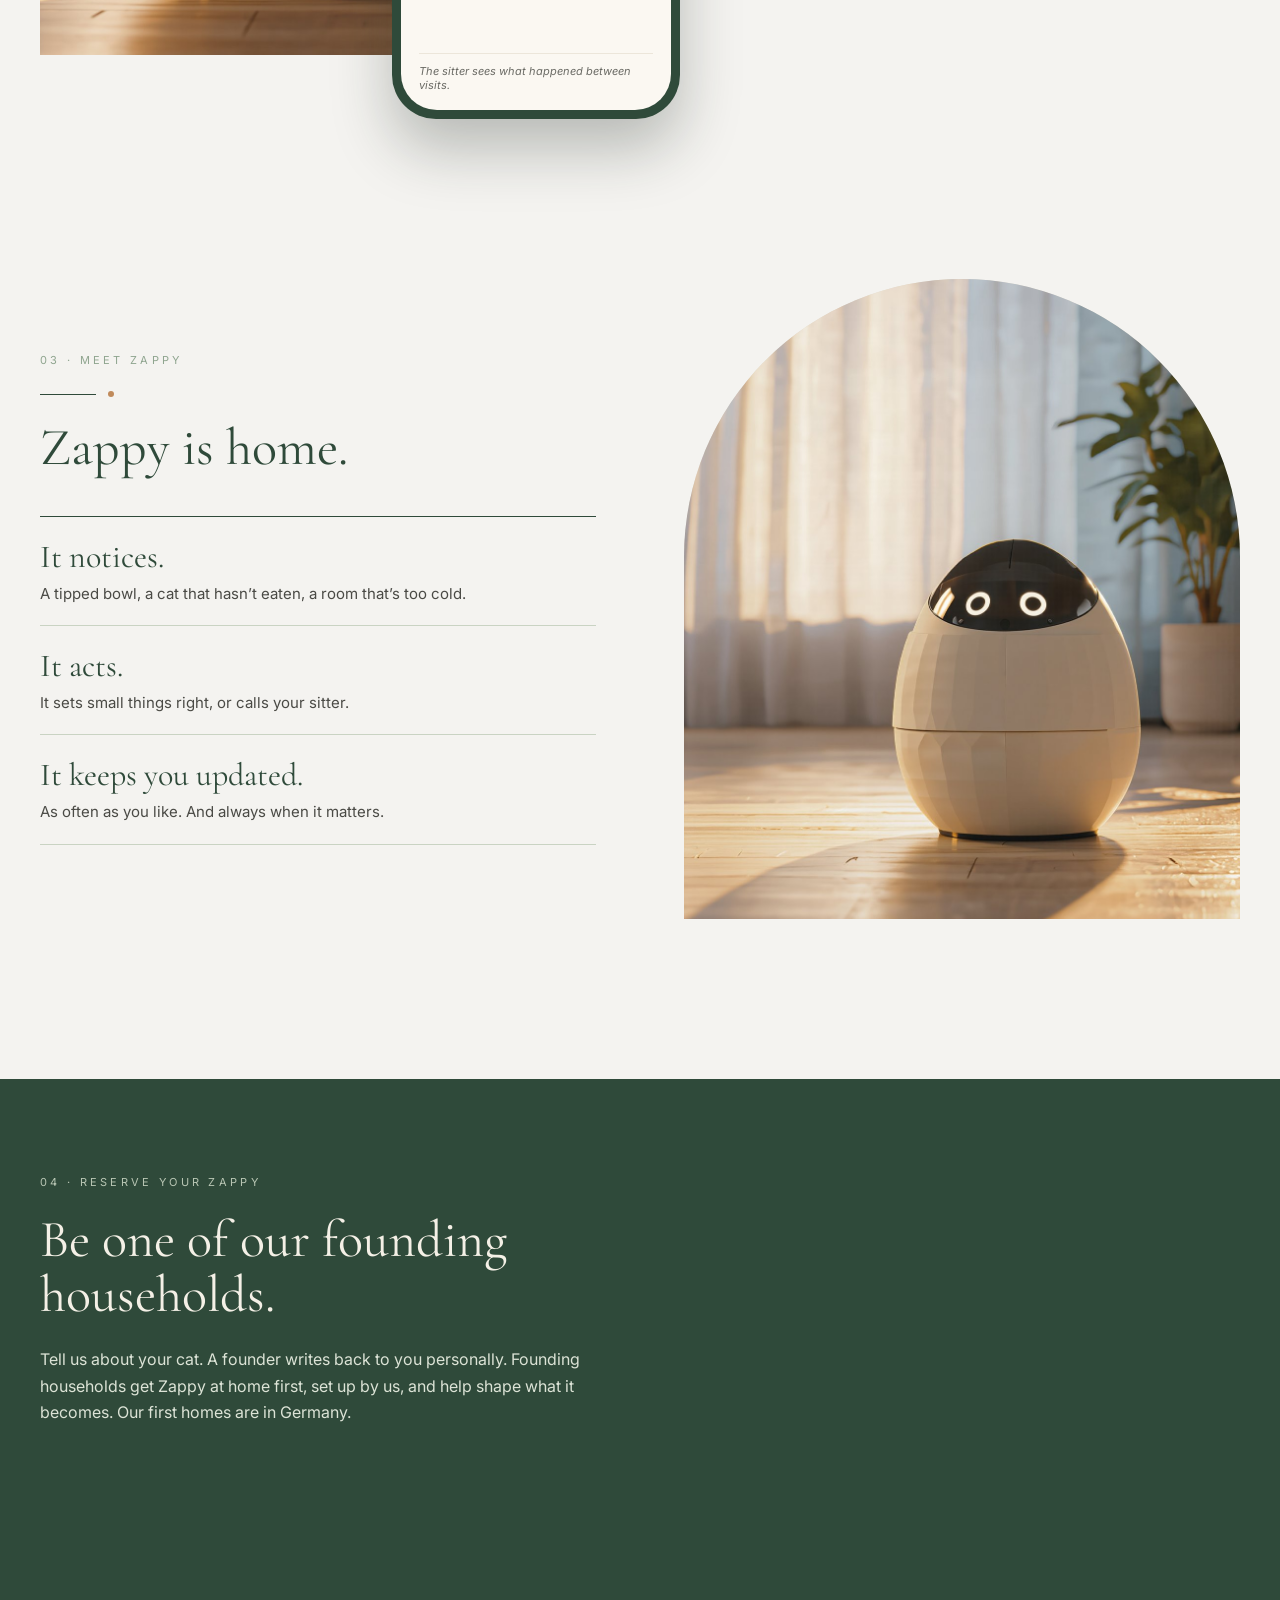
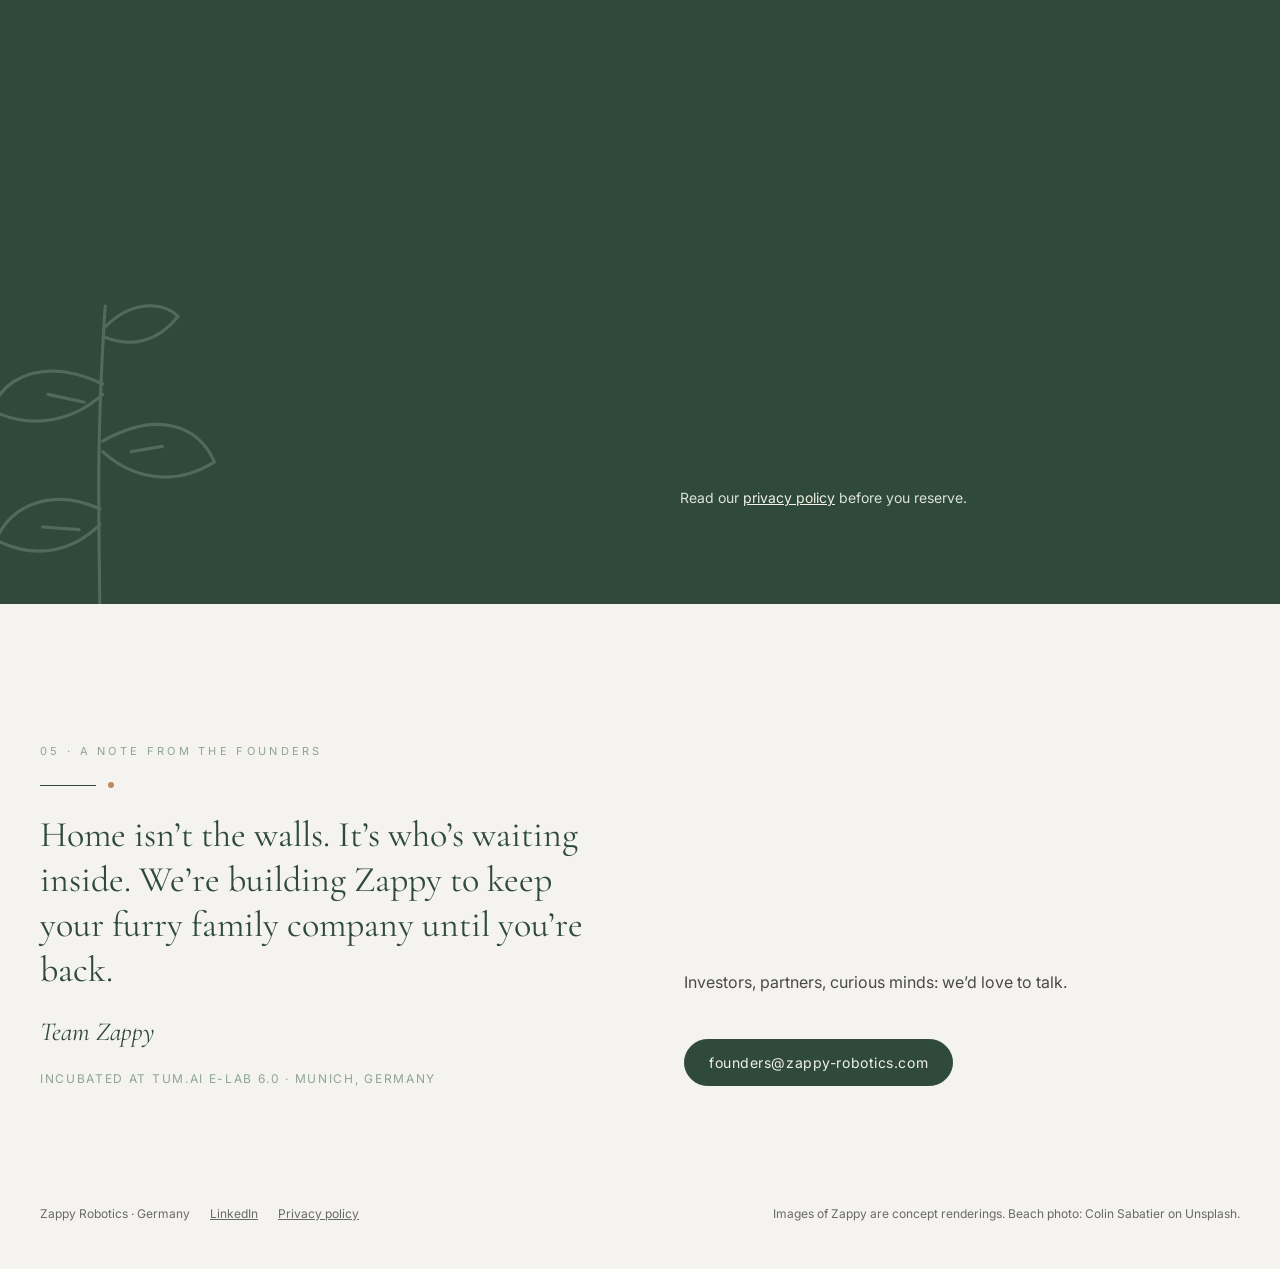
==== commit 78fa3363: "Remove team section, link company LinkedIn, add Cloudflare to privacy policy Co-Authored-By: Claude " ====
--- a/index.html
+++ b/index.html
@@ -131,44 +131,10 @@
         </div>
       </div>
     </section>
-
-    <section id="team" class="wrap team">
-      <div class="section-intro team-intro">
-        <span class="eyebrow">06 · Team</span>
-        <div class="ornament" aria-hidden="true"><span></span><span></span></div>
-        <h2>The people behind Zappy</h2>
-      </div>
-      <div class="team-grid">
-        <article class="person">
-          <img class="avatar" src="images/SushDP.jpg" alt="Portrait of Sushmita Singh" width="88" height="88" loading="lazy" />
-          <div class="person-body">
-            <h3 class="person-name">Sushmita Singh</h3>
-            <span class="person-role">Co-founder · Product Lead</span>
-            <p>Sushmita is a data scientist and machine learning engineer who has built and shipped AI products in industry, specializing in large language models, computer vision and anomaly detection.</p>
-            <p>At Zappy she leads product strategy, user research and business development, turning customer insight into the product roadmap. Her focus is trustworthy AI that gives people peace of mind while keeping them in control of their data.</p>
-            <div class="person-links">
-              <a href="https://www.linkedin.com/in/sushmitasingh96/" target="_blank" rel="noreferrer">LinkedIn</a>
-            </div>
-          </div>
-        </article>
-        <article class="person">
-          <img class="avatar" src="images/SamanDP.jpeg" alt="Portrait of Saman Mahdian" width="88" height="88" loading="lazy" />
-          <div class="person-body">
-            <h3 class="person-name">Saman Mahdian</h3>
-            <span class="person-role">Co-founder · Embodied AI Lead</span>
-            <p>Saman is an embodied AI engineer specializing in Vision-Language-Action (VLA) models, the kind of AI that lets a robot perceive its surroundings, understand what is asked of it, and act. His expertise spans the full robot learning pipeline, from simulation and data collection to imitation learning and deployment on real hardware.</p>
-            <p>At Zappy he brings the robotics, AI and software together, turning research ideas into a robot that works reliably in a real home.</p>
-            <div class="person-links">
-              <a href="https://www.linkedin.com/in/saman-mahdian/" target="_blank" rel="noreferrer">LinkedIn</a>
-            </div>
-          </div>
-        </article>
-      </div>
-    </section>
   </main>
 
   <footer class="site-footer">
-    <span class="footer-links"><span>Zappy Robotics · Germany</span><a href="legal.html#privacy">Privacy policy</a></span>
+    <span class="footer-links"><span>Zappy Robotics · Germany</span><a href="https://www.linkedin.com/company/zappy-robotics" target="_blank" rel="noreferrer">LinkedIn</a><a href="legal.html#privacy">Privacy policy</a></span>
     <span>Images of Zappy are concept renderings. Beach photo: Colin Sabatier on Unsplash.</span>
   </footer>
 
--- a/style.css
+++ b/style.css
@@ -16,7 +16,6 @@
   --ink-muted: #6A6A64;
   --ink-faint: #8A877F;
   --image-bg: #E4E0D4;
-  --avatar-bg: #DCD8CC;
 
   --serif: "Cormorant Garamond", Georgia, serif;
   --sans: Inter, system-ui, sans-serif;
@@ -394,64 +393,6 @@
 
 .pill-link:hover { background: var(--forest-hover); border-color: var(--forest-hover); }
 
-/* Team */
-.team { padding-top: 140px; }
-.team-intro { margin-bottom: 48px; }
-
-.team-grid {
-  display: grid;
-  grid-template-columns: 1fr 1fr;
-  gap: 64px;
-  border-top: 1px solid var(--forest);
-  padding-top: 40px;
-}
-
-.person {
-  display: grid;
-  grid-template-columns: 88px 1fr;
-  gap: 24px;
-}
-
-.avatar {
-  display: block;
-  width: 88px;
-  height: 88px;
-  border-radius: 50%;
-  background: var(--avatar-bg);
-  object-fit: cover;
-}
-
-.person-body { display: flex; flex-direction: column; gap: 12px; }
-
-.person-name {
-  margin: 0;
-  font-family: var(--serif);
-  font-weight: 400;
-  font-size: 30px;
-}
-
-.person-role {
-  font-size: 12px;
-  letter-spacing: 0.14em;
-  text-transform: uppercase;
-  color: var(--copper);
-}
-
-.person-body p {
-  margin: 0;
-  font-size: 16px;
-  line-height: 1.65;
-  color: var(--ink-soft);
-}
-
-.person-links { display: flex; gap: 20px; }
-
-.person-links a {
-  font-size: 13px;
-  letter-spacing: 0.08em;
-  text-transform: uppercase;
-}
-
 /* Footer */
 .site-footer {
   max-width: 1360px;
@@ -498,8 +439,7 @@
   .story,
   .meet-grid,
   .reserve-grid,
-  .founders-grid,
-  .team-grid {
+  .founders-grid {
     grid-template-columns: 1fr;
   }
 
@@ -519,7 +459,7 @@
   .founders-action { padding-top: 8px; }
   .meet { padding-top: 112px; }
   .reserve { margin-top: 112px; padding: 72px 0; }
-  .founders, .team { padding-top: 96px; }
+  .founders { padding-top: 96px; }
   .site-footer { padding-top: 80px; }
   .reserve-sprig { display: none; }
 }
@@ -570,5 +510,4 @@
 }
 
 @media (max-width: 420px) {
-  .person { grid-template-columns: 1fr; gap: 16px; }
-}
+}
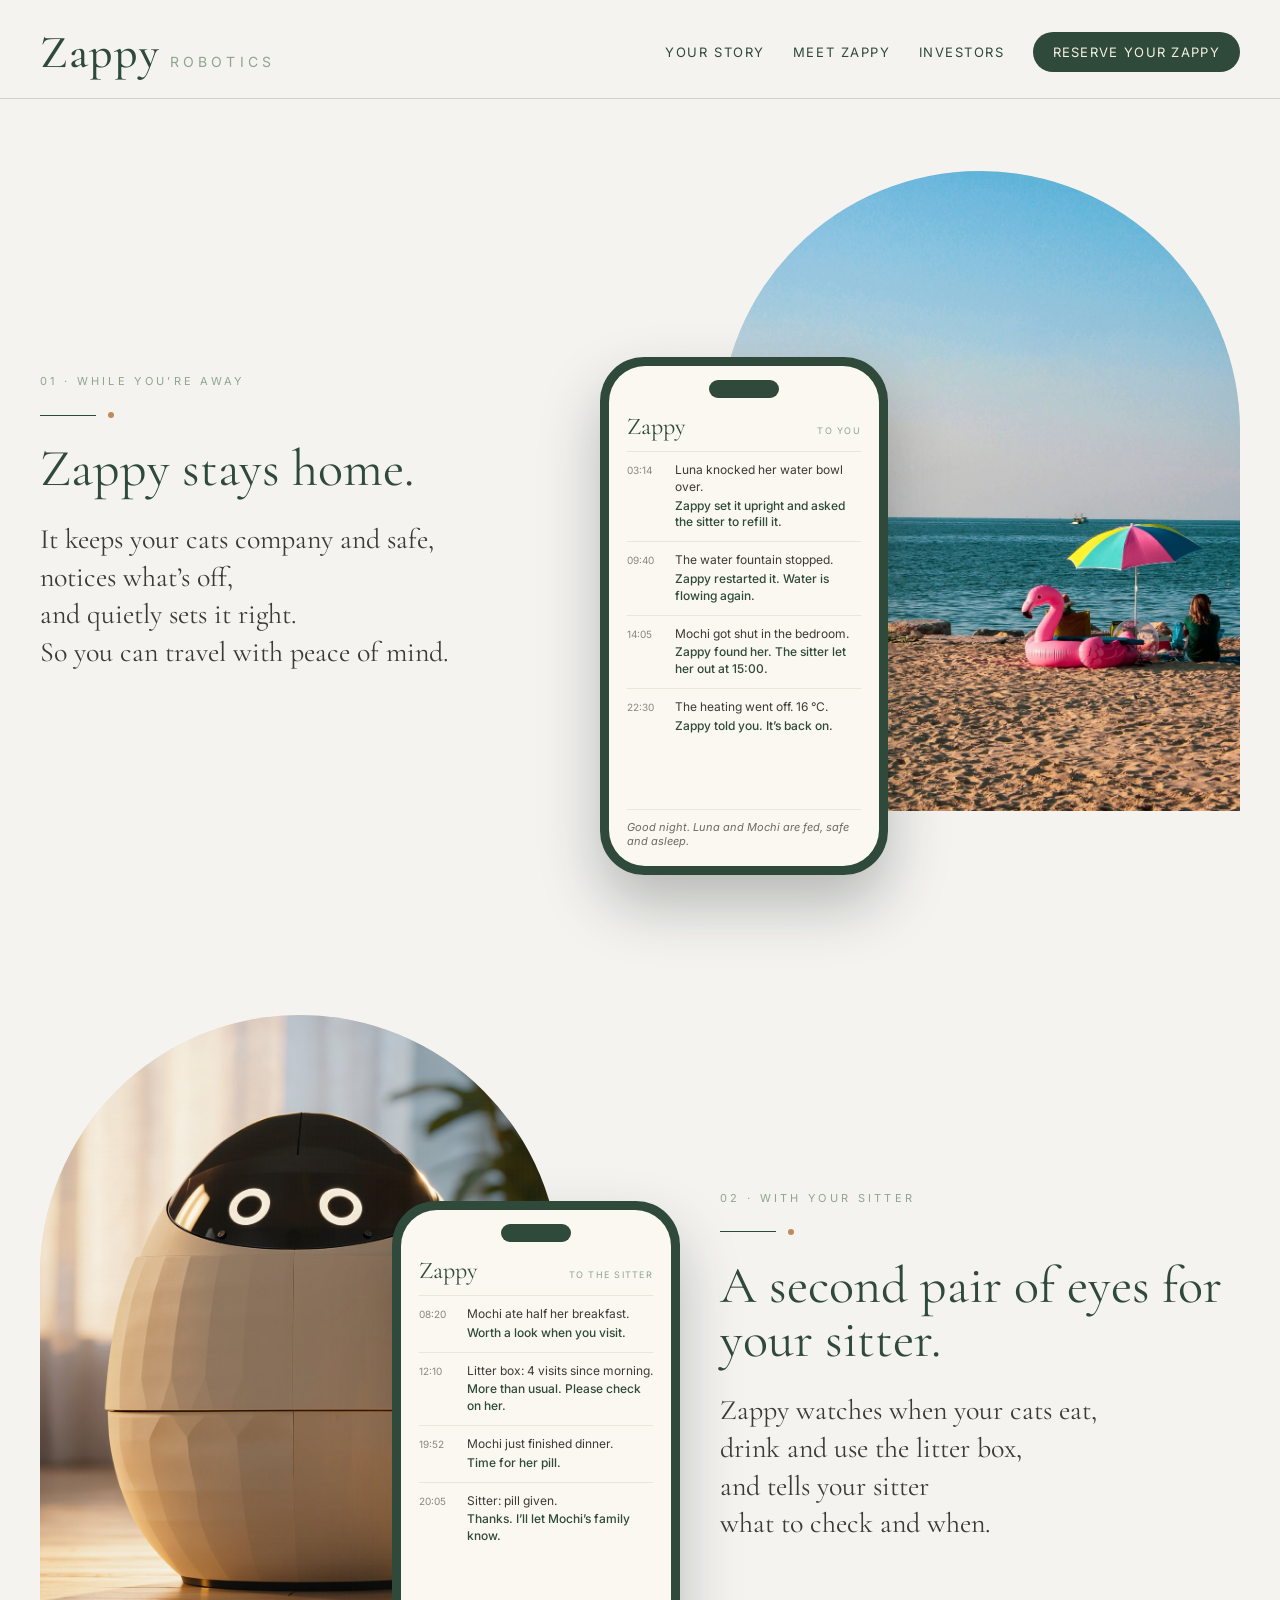
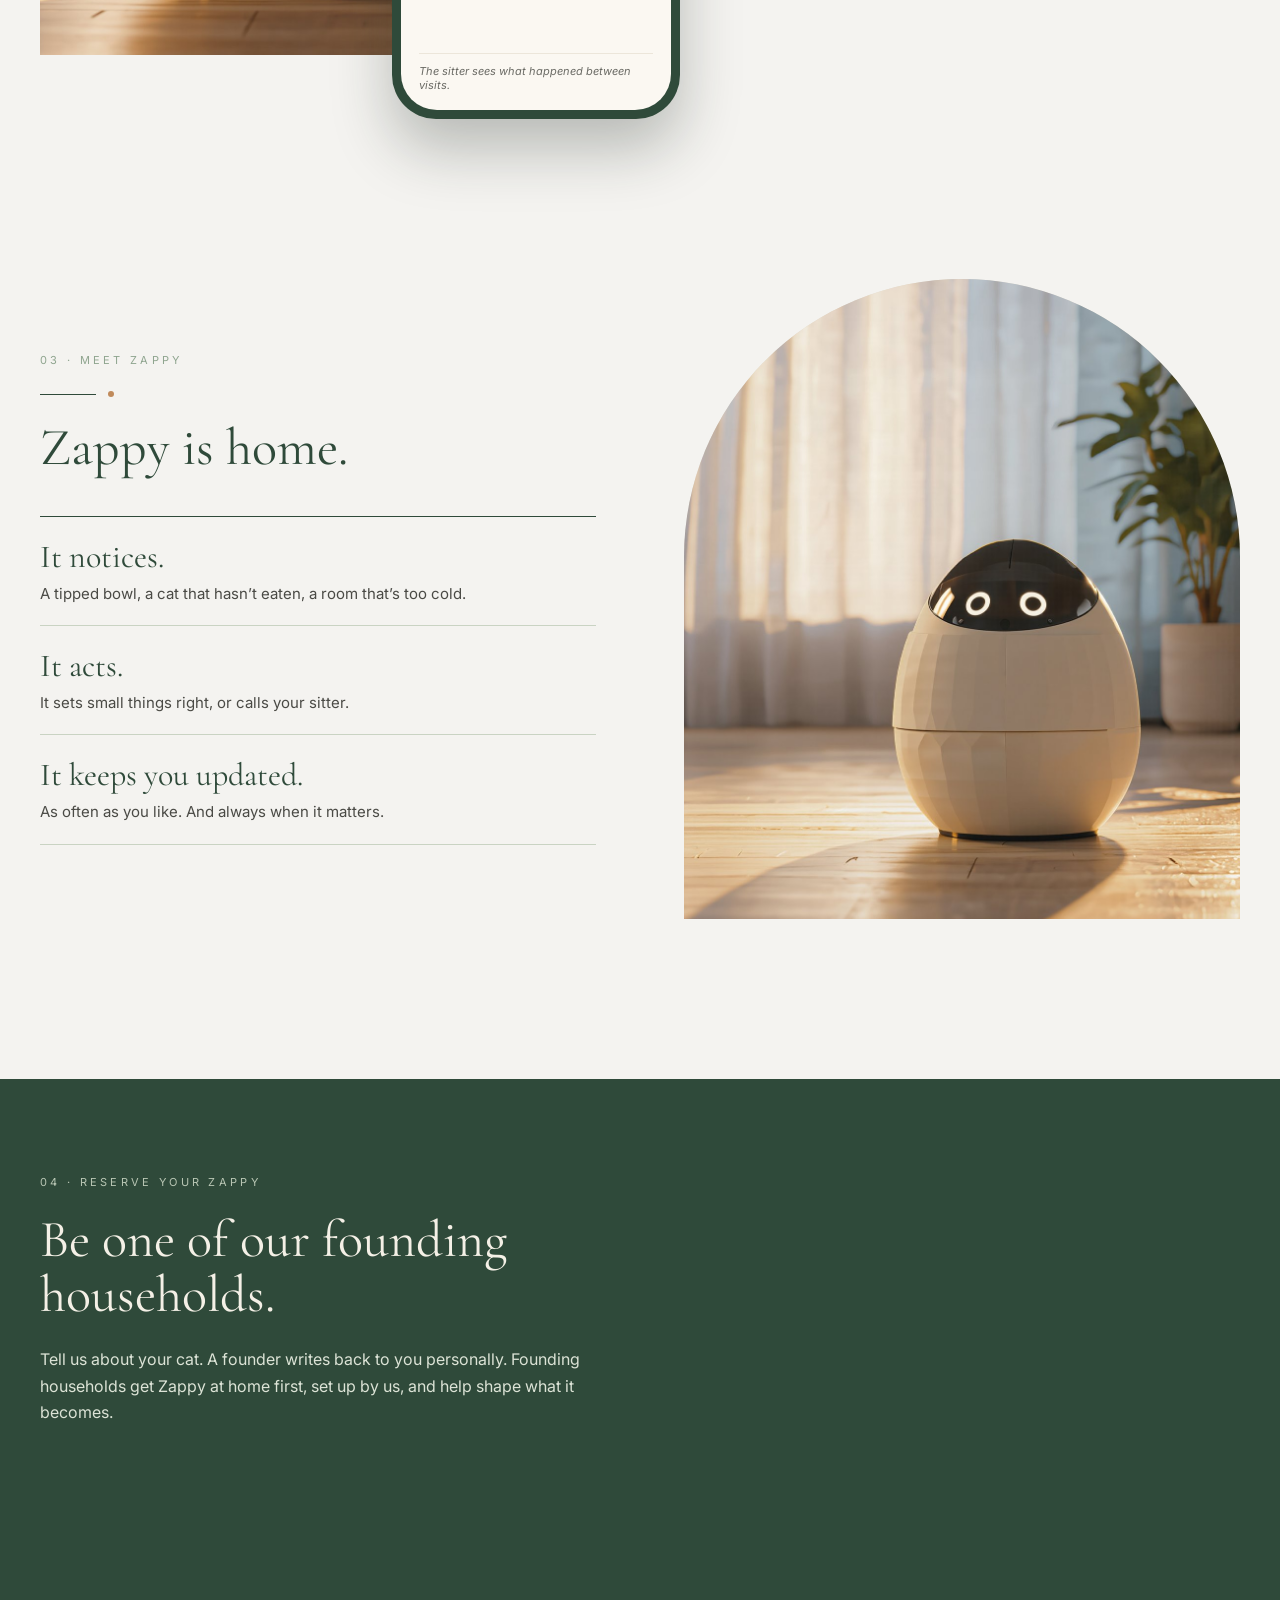
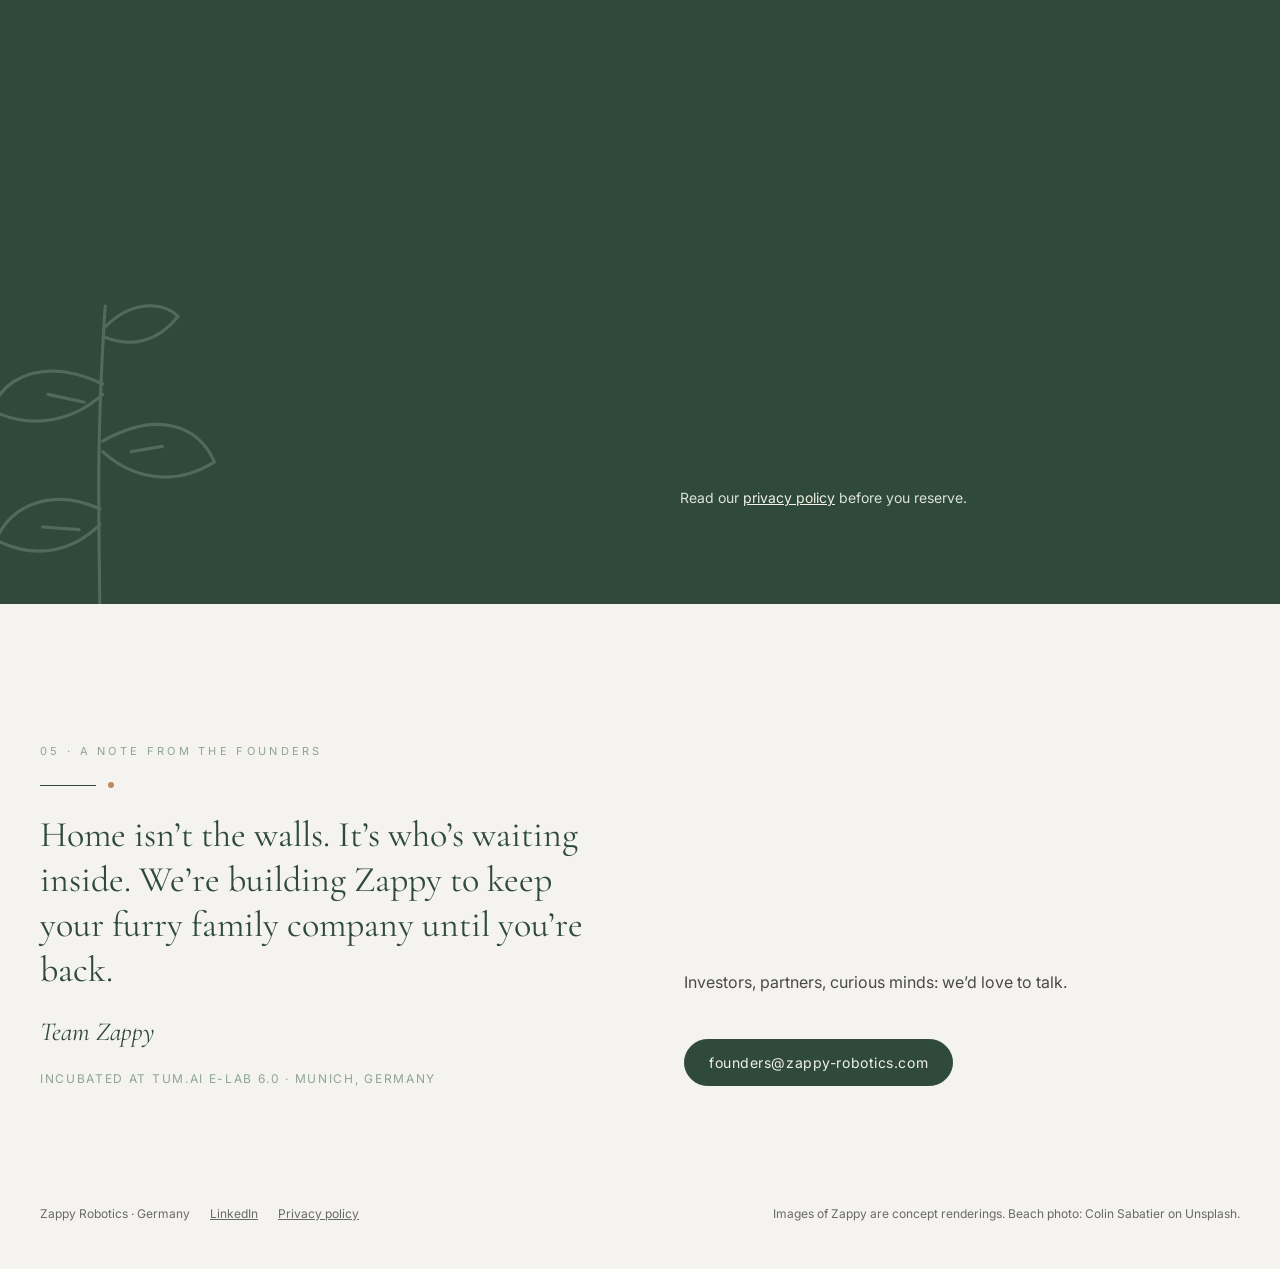
==== commit c746d476: "Remove first-homes-in-Germany line from reservation text Co-Authored-By: Claude Opus 5.5 <noreply@an" ====
--- a/index.html
+++ b/index.html
@@ -98,7 +98,7 @@
         <div class="section-intro">
           <span class="eyebrow eyebrow-on-dark">04 · Reserve your Zappy</span>
           <h2>Be one of our founding households.</h2>
-          <p class="reserve-text">Tell us about your cat. A founder writes back to you personally. Founding households get Zappy at home first, set up by us, and help shape what it becomes. Our first homes are in Germany.</p>
+          <p class="reserve-text">Tell us about your cat. A founder writes back to you personally. Founding households get Zappy at home first, set up by us, and help shape what it becomes.</p>
         </div>
 
         <div class="reserve-panel">
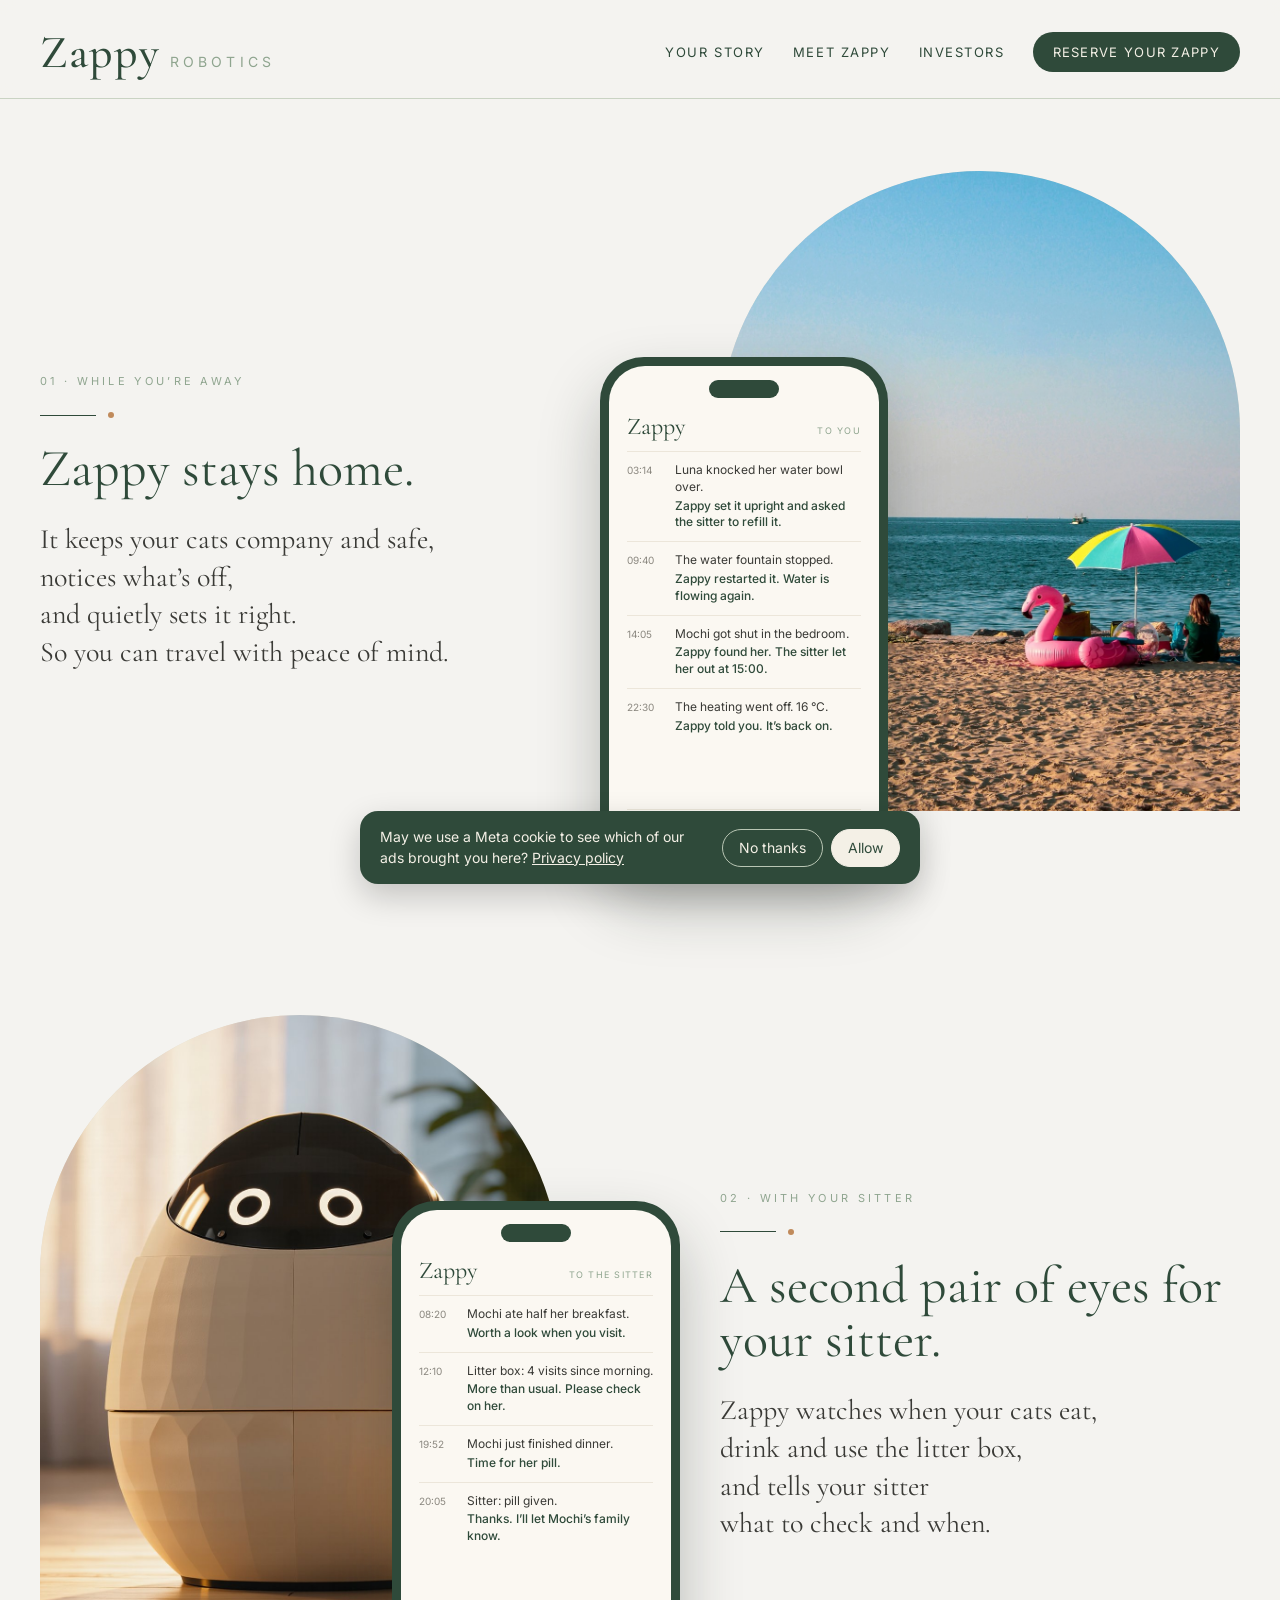
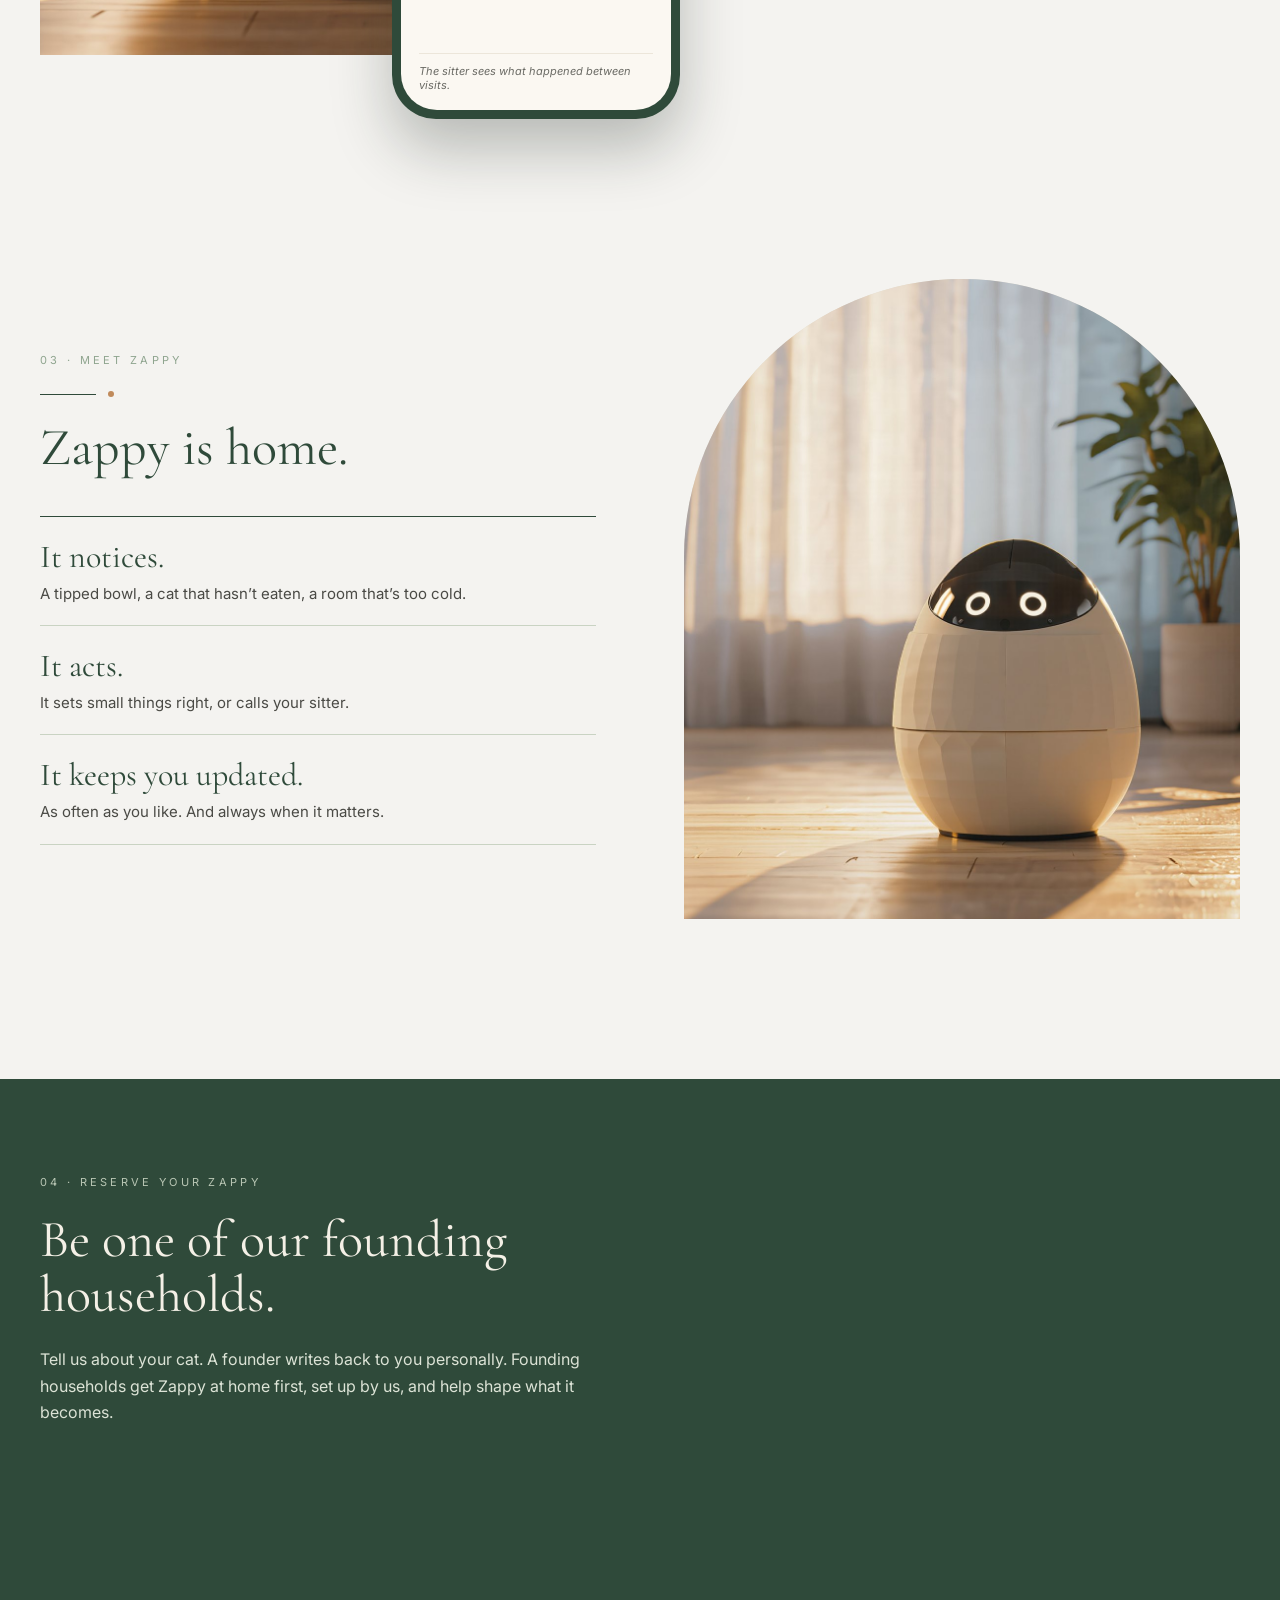
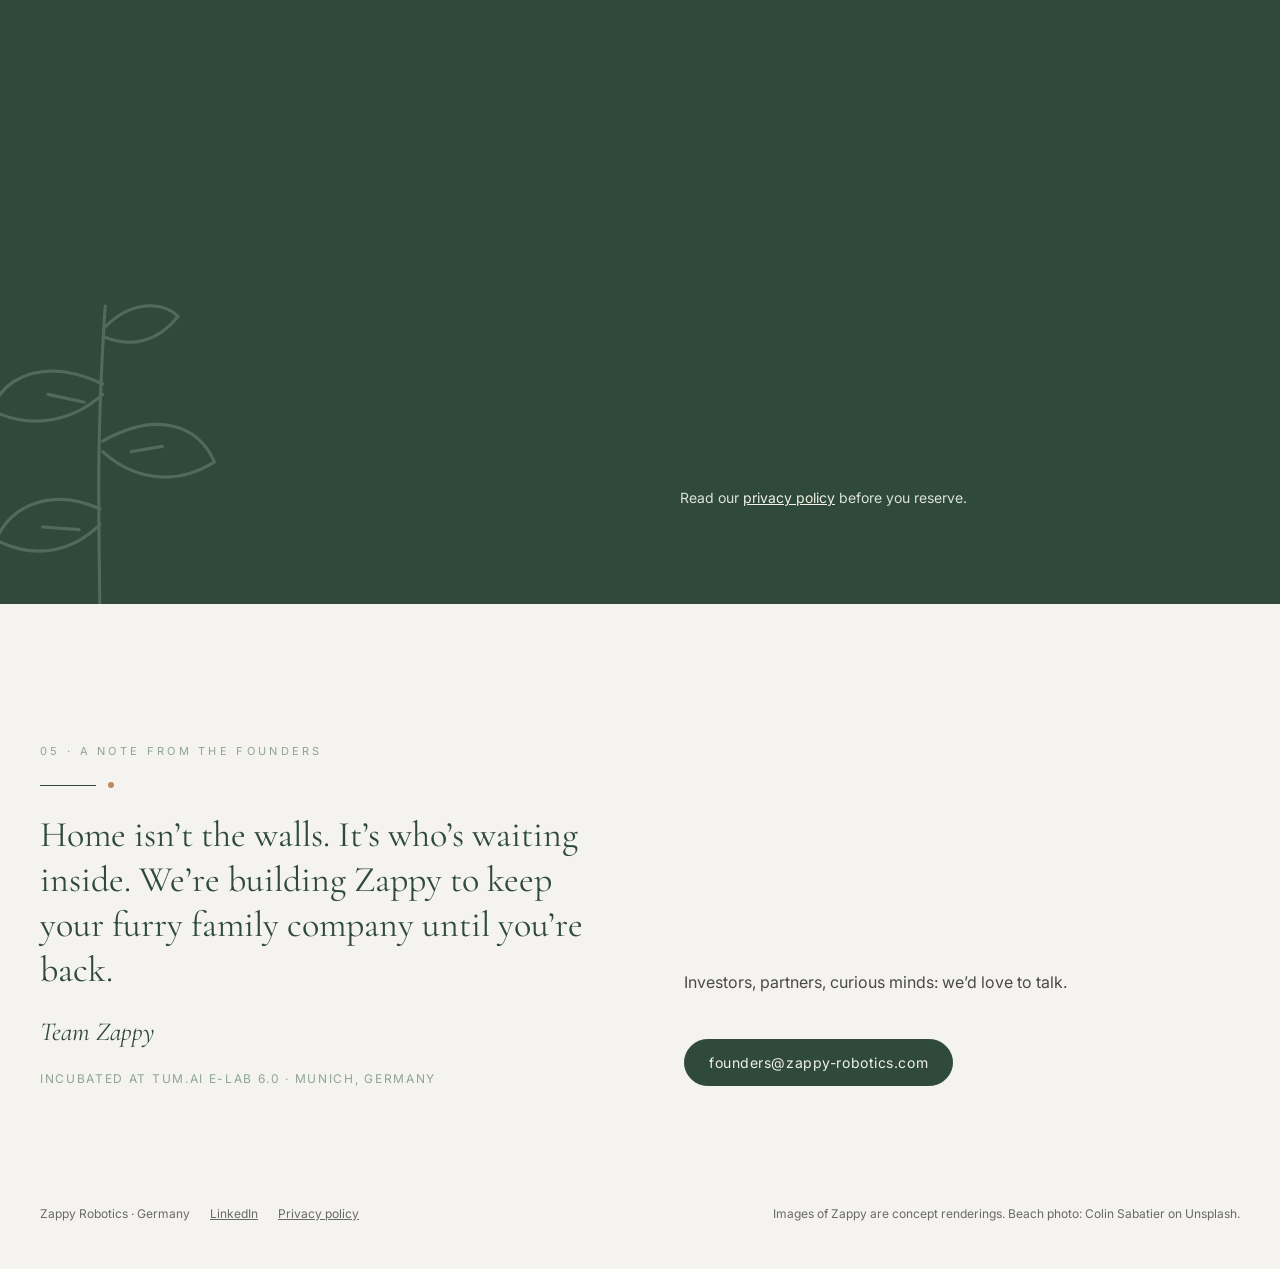
==== commit 9601d285: "Version CSS/JS links so Cloudflare serves the new files Co-Authored-By: Claude Opus 5.5 <noreply@ant" ====
--- a/index.html
+++ b/index.html
@@ -8,7 +8,7 @@
   <link rel="preconnect" href="https://fonts.googleapis.com" />
   <link rel="preconnect" href="https://fonts.gstatic.com" crossorigin />
   <link href="https://fonts.googleapis.com/css2?family=Cormorant+Garamond:ital,wght@0,400;0,500;1,400&family=Inter:wght@400;500&display=swap" rel="stylesheet" />
-  <link rel="stylesheet" href="style.css" />
+  <link rel="stylesheet" href="style.css?v=2" />
 </head>
 <body>
   <div class="site-header-bar">
@@ -138,6 +138,6 @@
     <span>Images of Zappy are concept renderings. Beach photo: Colin Sabatier on Unsplash.</span>
   </footer>
 
-  <script src="script.js"></script>
+  <script src="script.js?v=2"></script>
 </body>
 </html>
--- a/style.css
+++ b/style.css
@@ -511,3 +511,20 @@
 
 @media (max-width: 420px) {
 }
+
+/* Meta cookie choice */
+.consent-bar {
+  position: fixed; left: 16px; right: 16px; bottom: 16px; z-index: 50;
+  max-width: 560px; margin: 0 auto; padding: 16px 20px;
+  display: flex; gap: 16px; align-items: center; justify-content: space-between; flex-wrap: wrap;
+  background: var(--forest); color: var(--cream); border-radius: 18px;
+  box-shadow: 0 12px 32px rgba(0, 0, 0, 0.2); font-size: 14px; line-height: 1.45;
+}
+.consent-bar p { margin: 0; flex: 1 1 260px; }
+.consent-bar a { color: var(--cream); }
+.consent-actions { display: flex; gap: 8px; }
+.consent-bar button {
+  font: inherit; cursor: pointer; padding: 8px 16px; border-radius: 999px;
+  border: 1px solid var(--sage-light); background: transparent; color: var(--cream);
+}
+.consent-bar .consent-yes { background: var(--cream); color: var(--forest); border-color: var(--cream); }
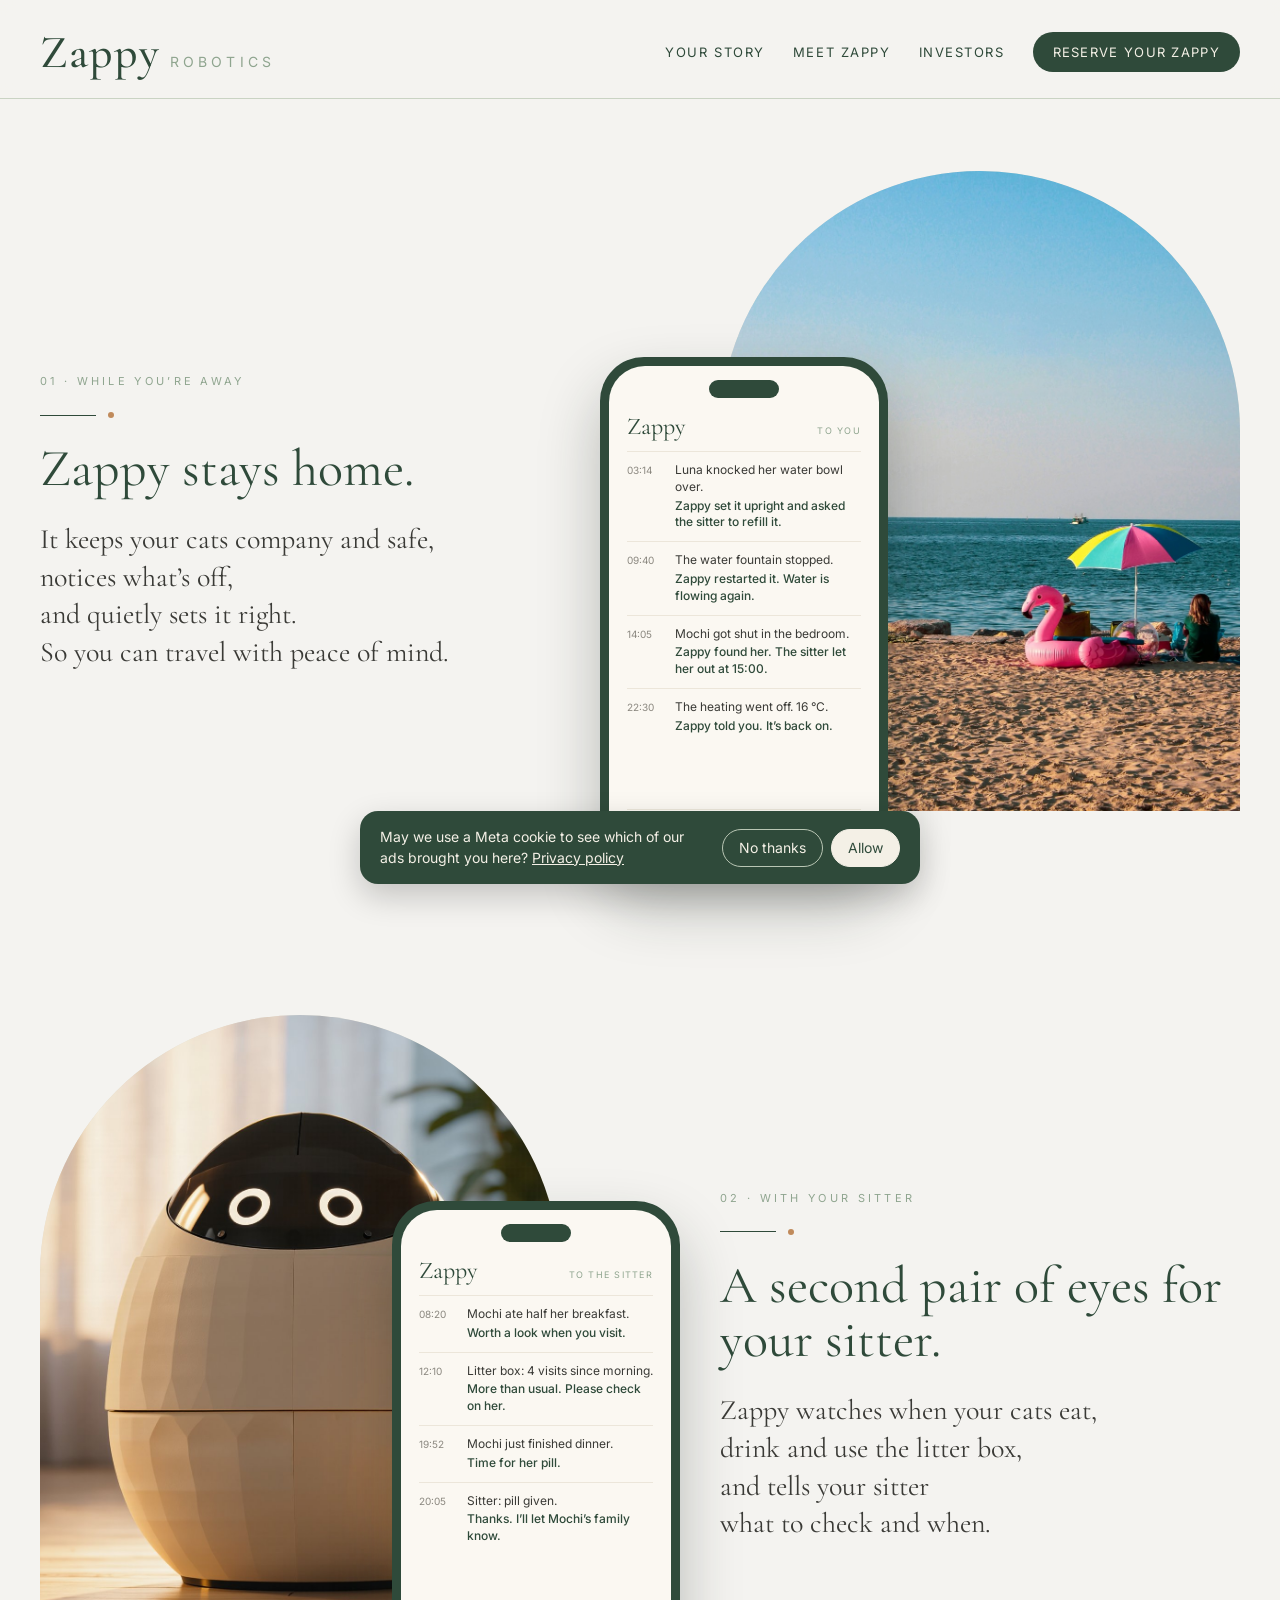
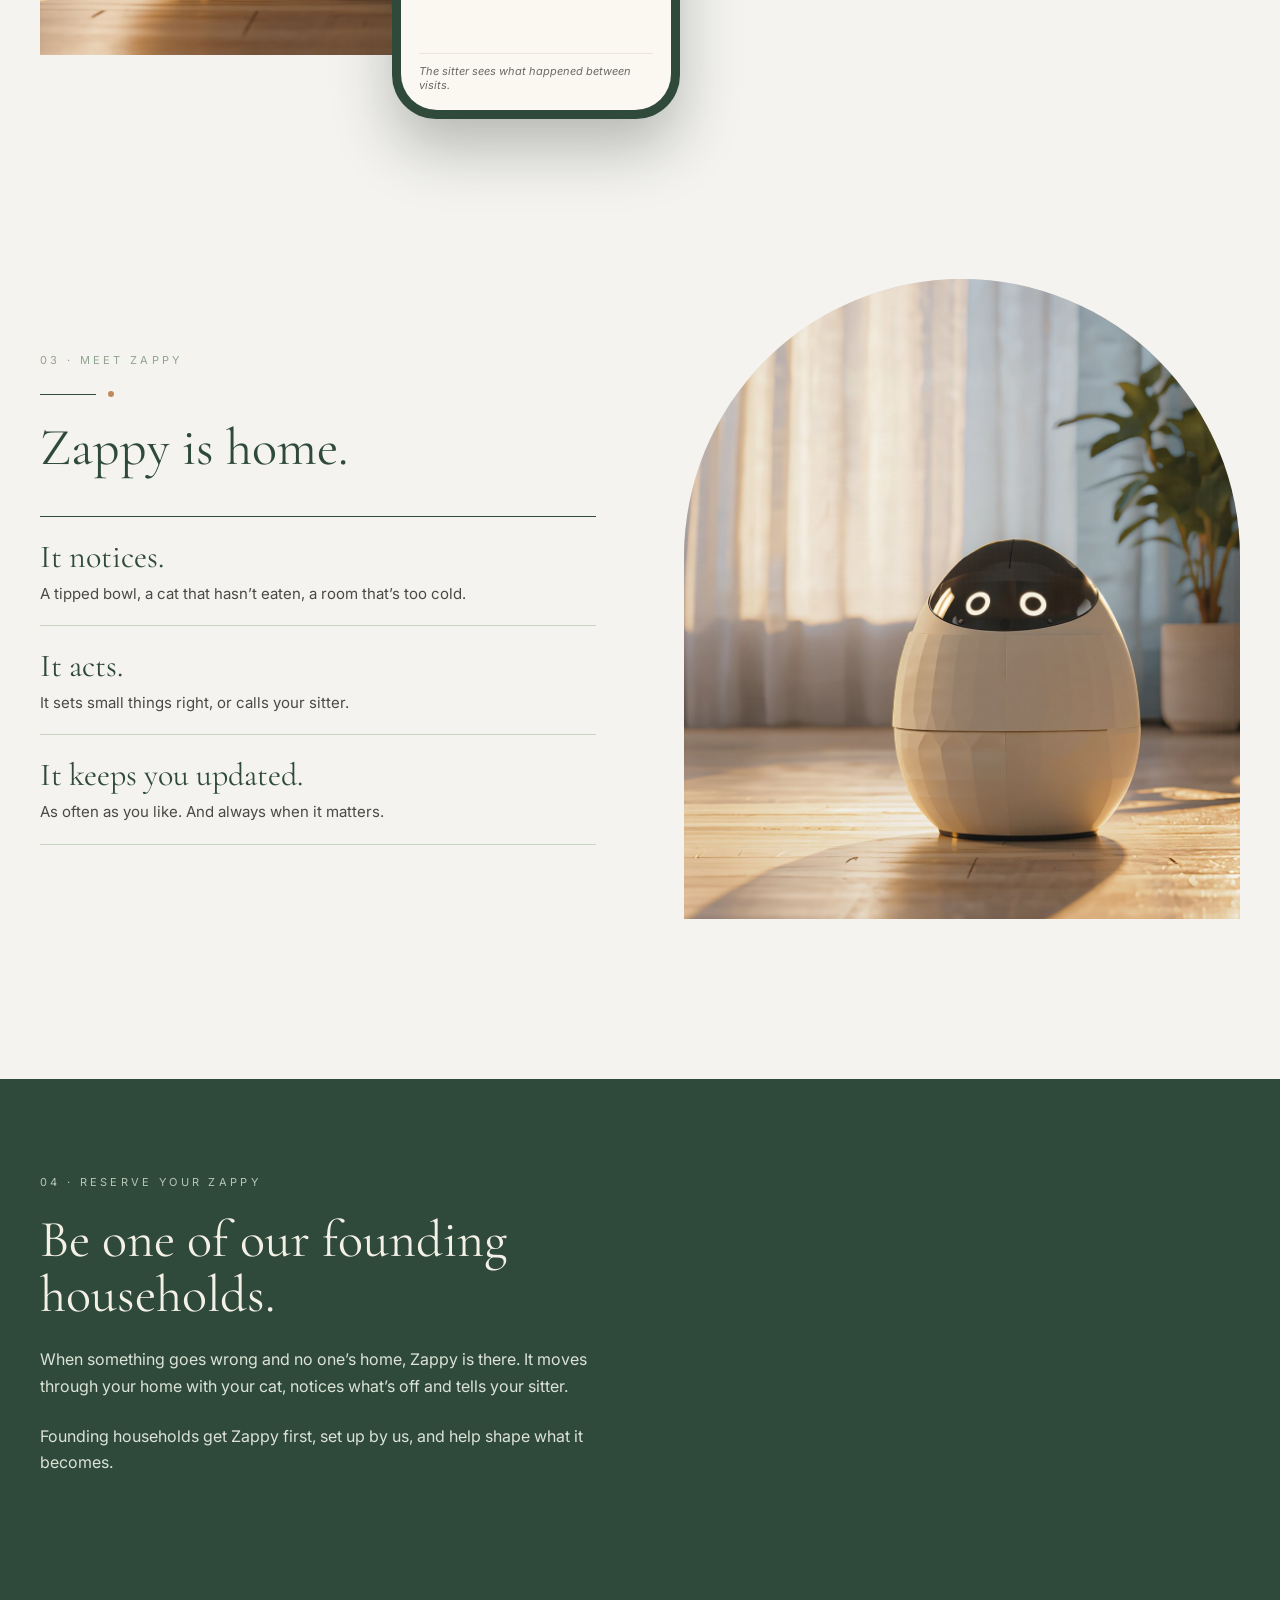
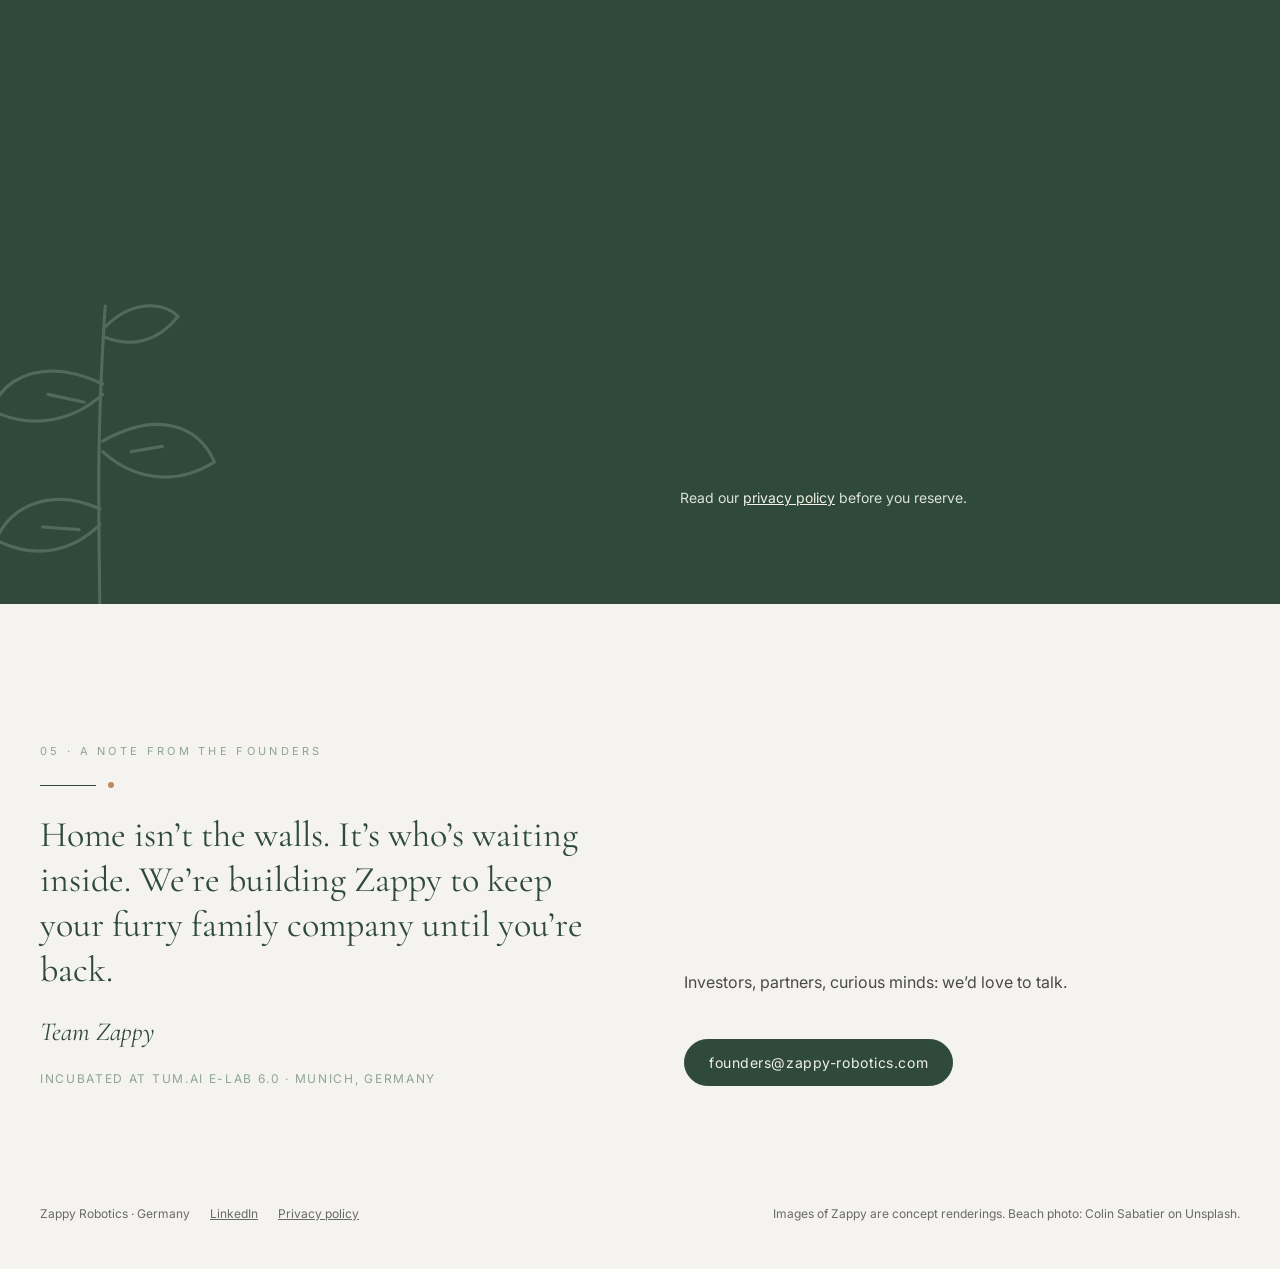
==== commit 04022ac5: "Explain what Zappy is in the reservation section Co-Authored-By: Claude Opus 5.5 <noreply@anthropic." ====
--- a/index.html
+++ b/index.html
@@ -98,7 +98,8 @@
         <div class="section-intro">
           <span class="eyebrow eyebrow-on-dark">04 · Reserve your Zappy</span>
           <h2>Be one of our founding households.</h2>
-          <p class="reserve-text">Tell us about your cat. A founder writes back to you personally. Founding households get Zappy at home first, set up by us, and help shape what it becomes.</p>
+          <p class="reserve-text">When something goes wrong and no one’s home, Zappy is there. It moves through your home with your cat, notices what’s off and tells your sitter.</p>
+          <p class="reserve-text">Founding households get Zappy first, set up by us, and help shape what it becomes.</p>
         </div>
 
         <div class="reserve-panel">
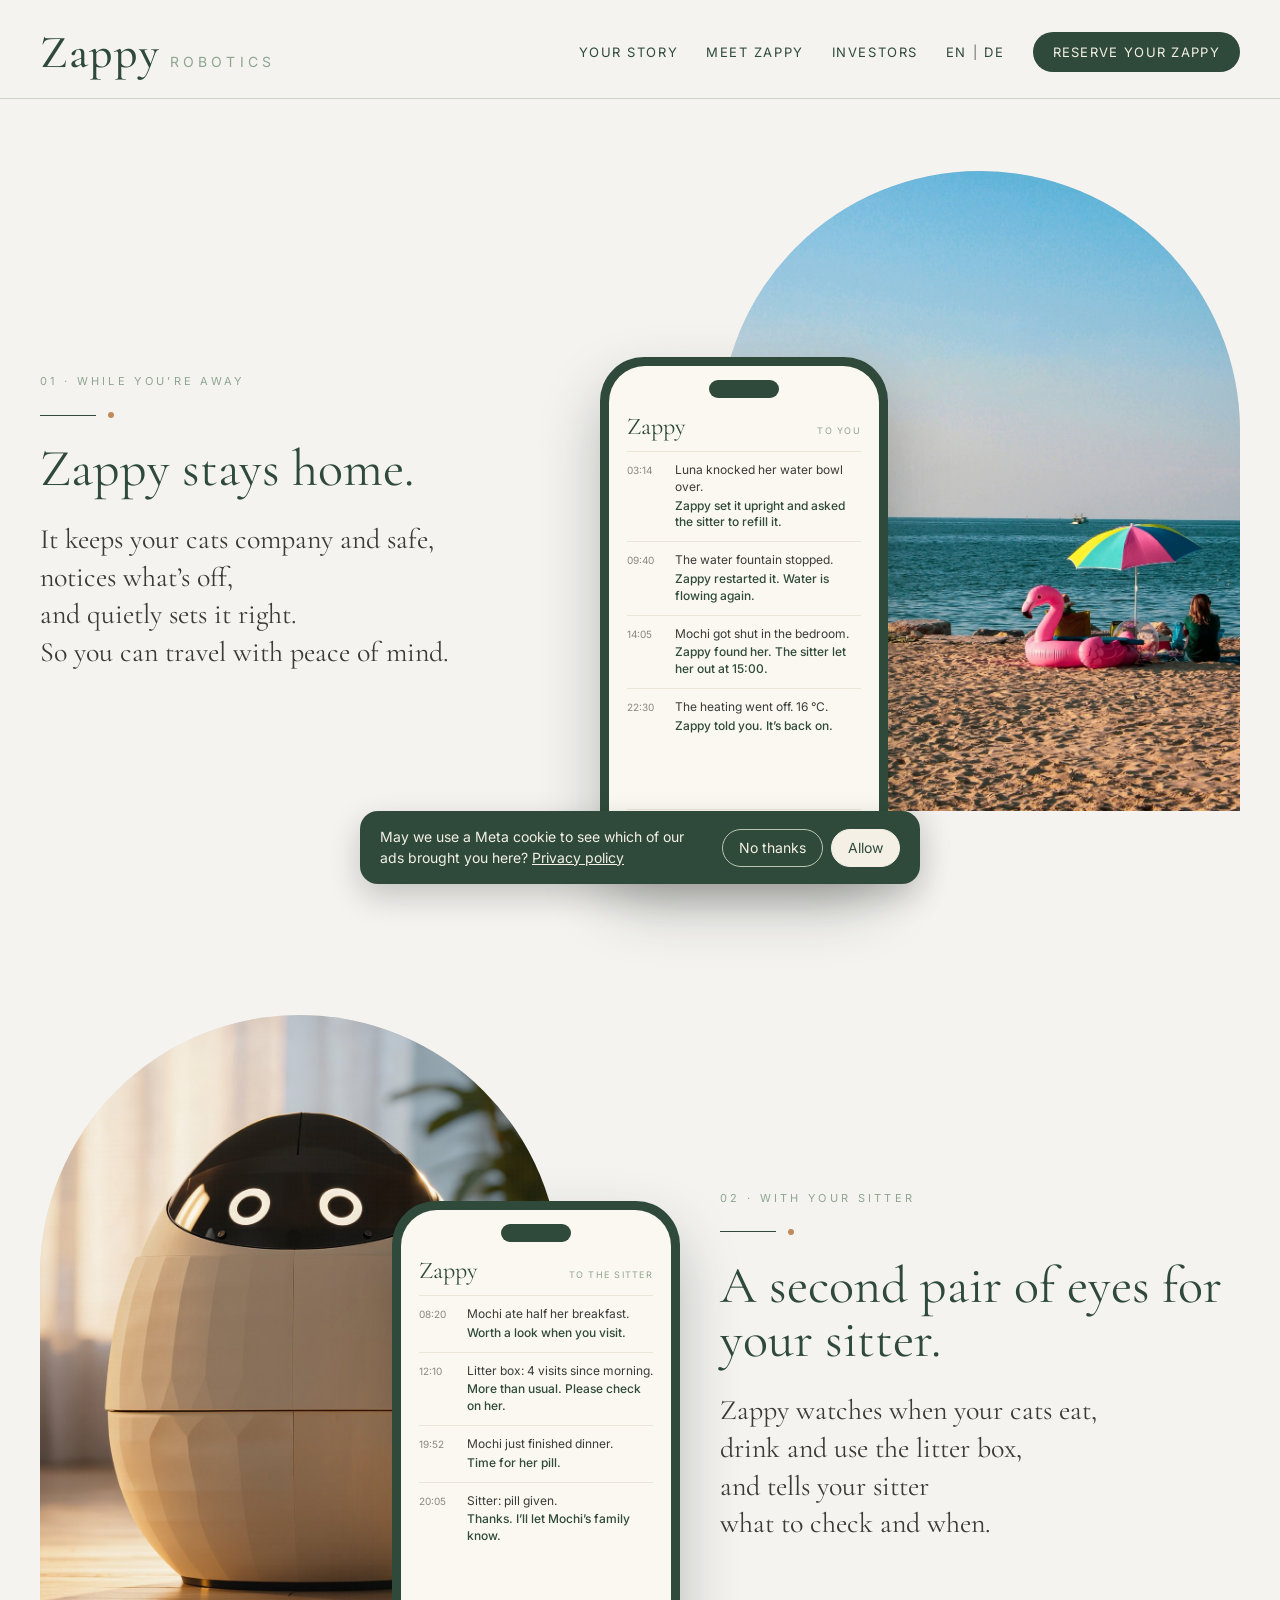
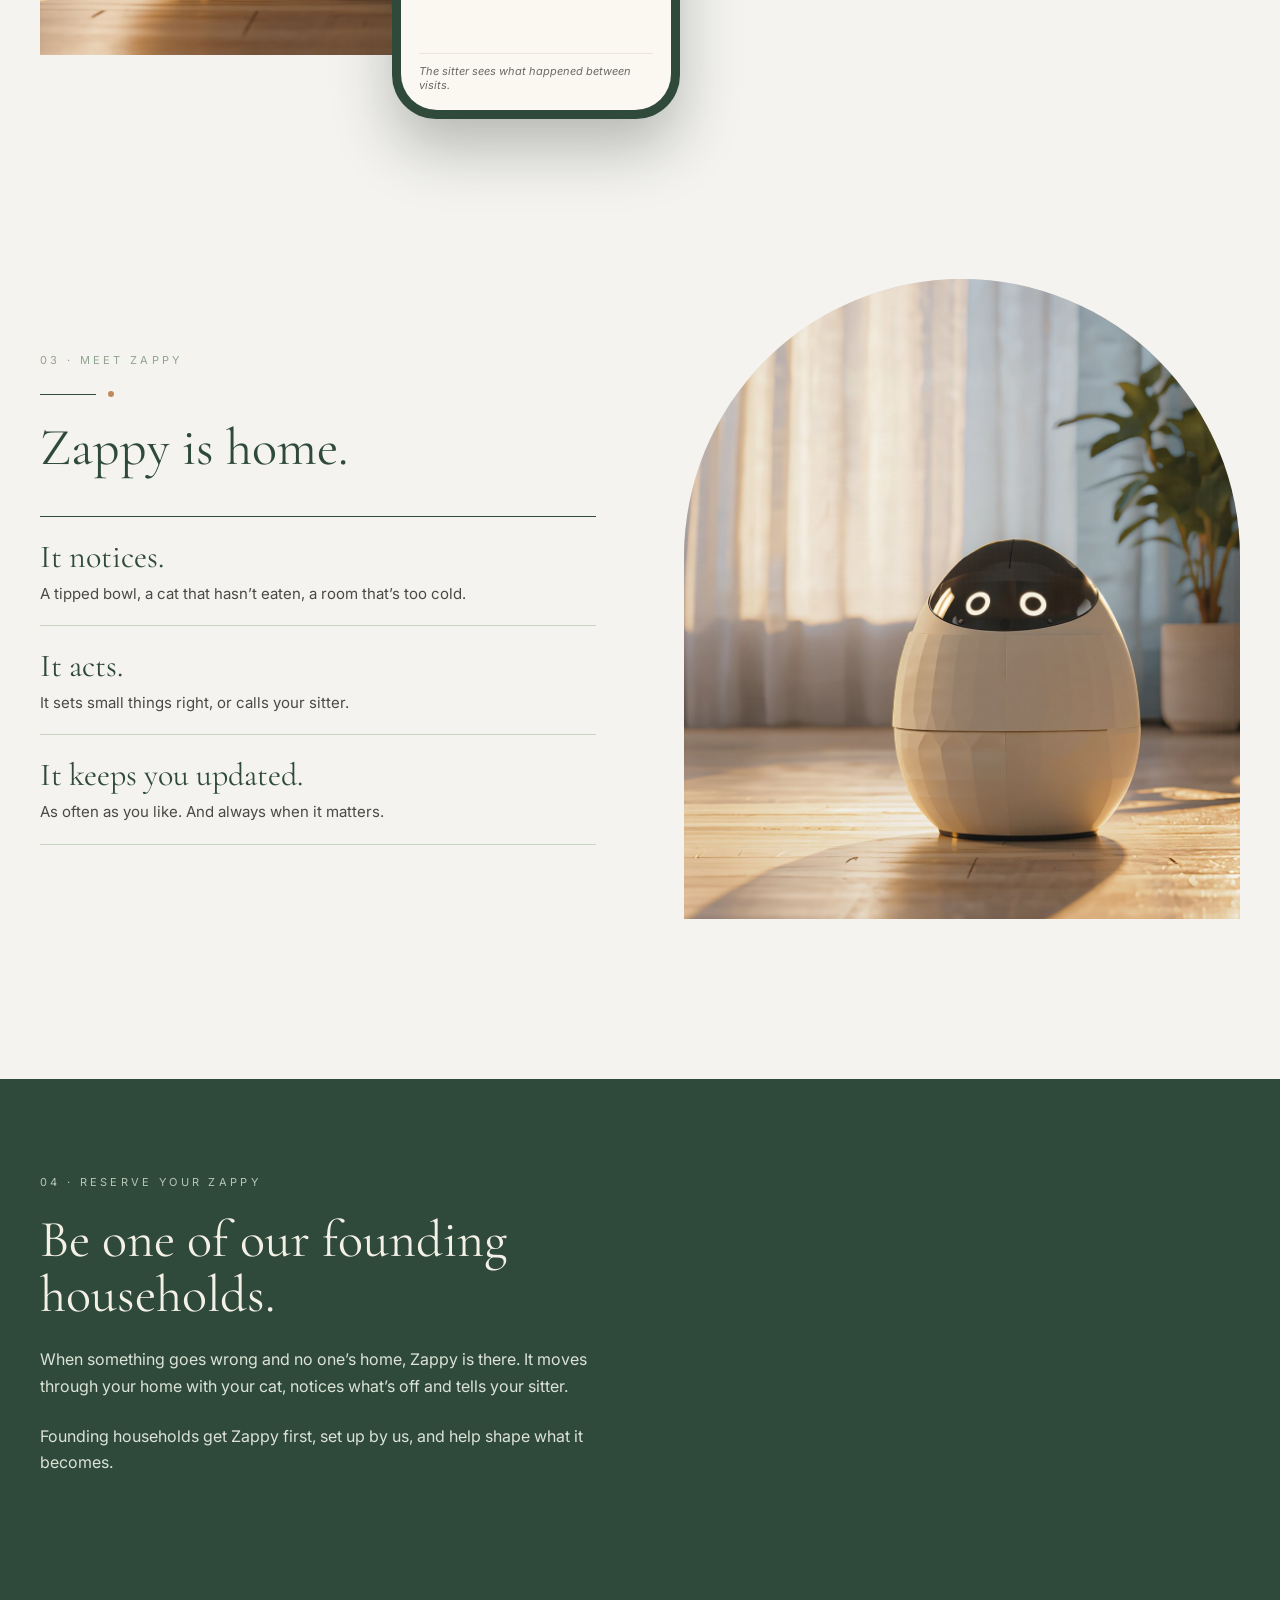
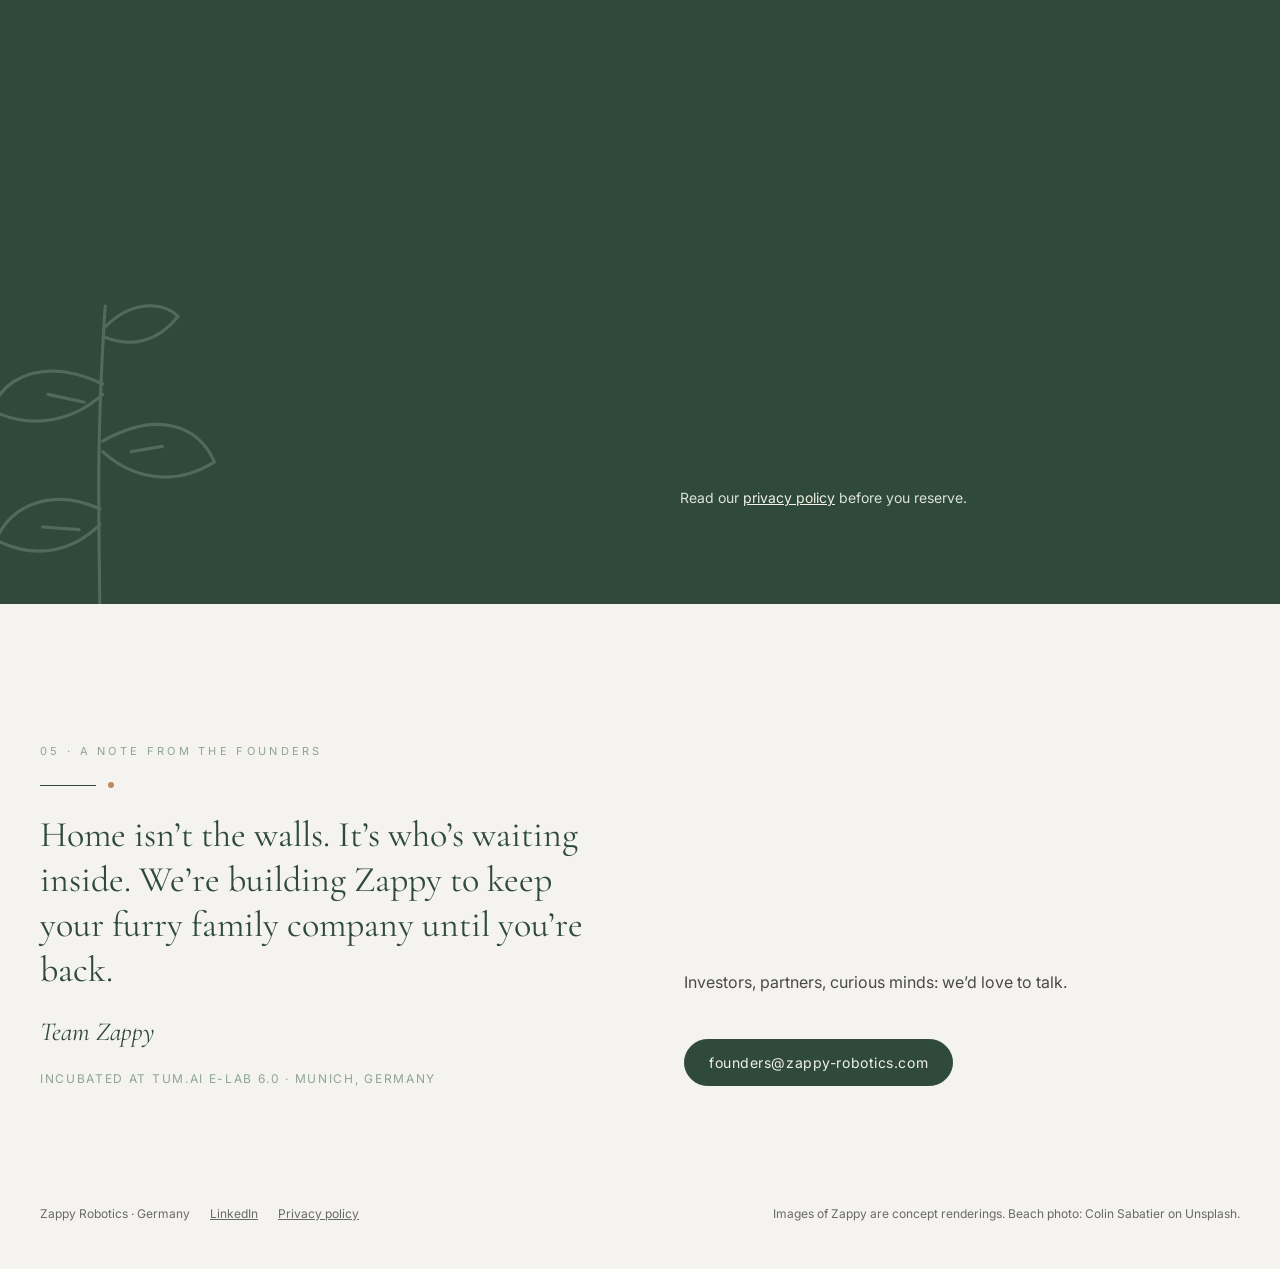
==== commit e38d7a0c: "Add German version of the site with EN/DE switch de.html uses the German Tally form (vXeM04) and kee" ====
--- a/index.html
+++ b/index.html
@@ -8,7 +8,7 @@
   <link rel="preconnect" href="https://fonts.googleapis.com" />
   <link rel="preconnect" href="https://fonts.gstatic.com" crossorigin />
   <link href="https://fonts.googleapis.com/css2?family=Cormorant+Garamond:ital,wght@0,400;0,500;1,400&family=Inter:wght@400;500&display=swap" rel="stylesheet" />
-  <link rel="stylesheet" href="style.css?v=2" />
+  <link rel="stylesheet" href="style.css?v=3" />
 </head>
 <body>
   <div class="site-header-bar">
@@ -18,6 +18,7 @@
         <a href="#story">Your story</a>
         <a href="#zappy">Meet Zappy</a>
         <a href="#investors">Investors</a>
+        <span class="lang-switch"><span class="lang-current" aria-current="page">EN</span><span aria-hidden="true">|</span><a href="de.html" lang="de" hreflang="de">DE</a></span>
         <a class="nav-cta" href="#reserve">Reserve your Zappy</a>
       </nav>
     </header>
@@ -139,6 +140,6 @@
     <span>Images of Zappy are concept renderings. Beach photo: Colin Sabatier on Unsplash.</span>
   </footer>
 
-  <script src="script.js?v=2"></script>
+  <script src="script.js?v=3"></script>
 </body>
 </html>
--- a/style.css
+++ b/style.css
@@ -112,6 +112,9 @@
 
 .site-nav a { text-decoration: none; }
 
+.lang-switch { display: flex; gap: 6px; align-items: center; color: var(--ink-muted); }
+.lang-switch .lang-current { color: var(--forest); }
+
 .site-nav .nav-cta,
 .site-nav .nav-cta:hover {
   background: var(--forest);
@@ -475,7 +478,8 @@
 
   .brand-name { font-size: 34px; }
   .brand-tag { display: none; }
-  .site-nav a:not(.nav-cta) { display: none; }
+  .site-nav > a:not(.nav-cta) { display: none; }
+  .site-nav { gap: 14px; }
   .site-nav { font-size: 11px; }
   .site-nav .nav-cta { padding: 10px 16px; white-space: nowrap; }
 
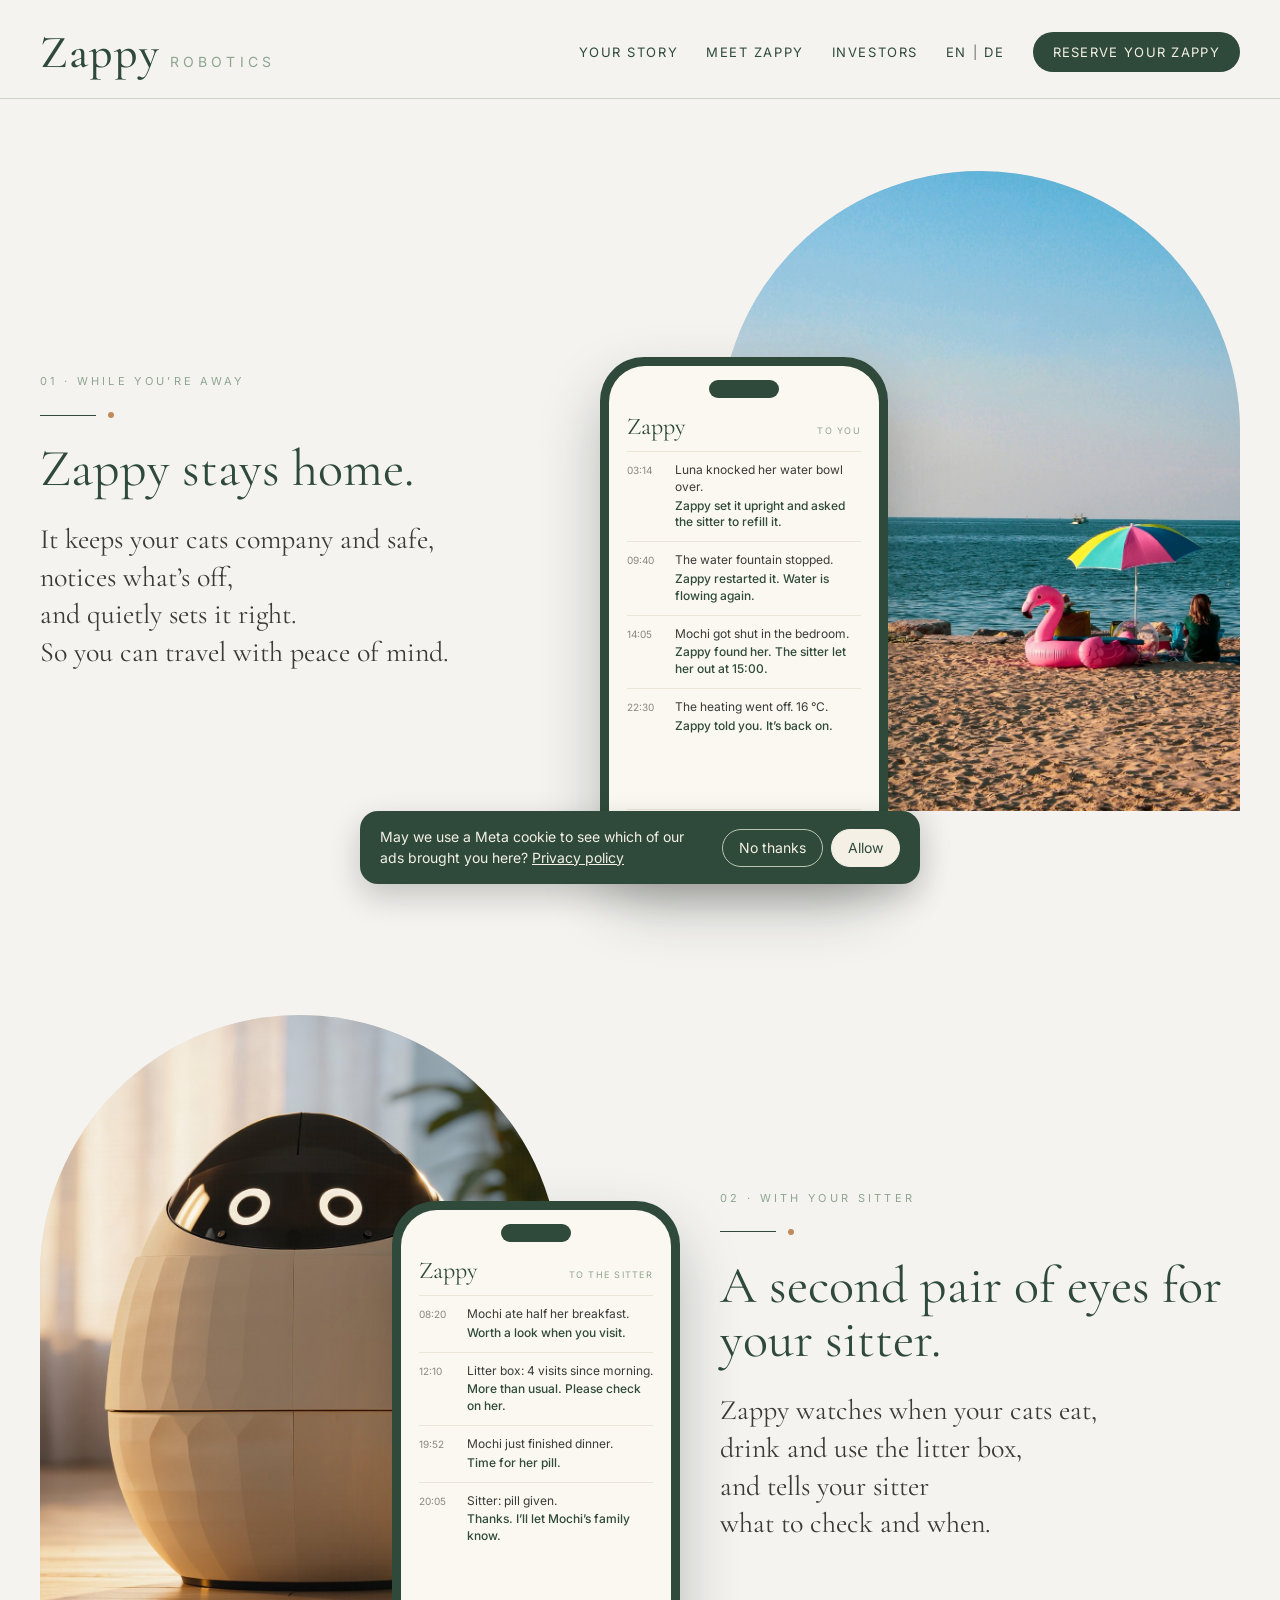
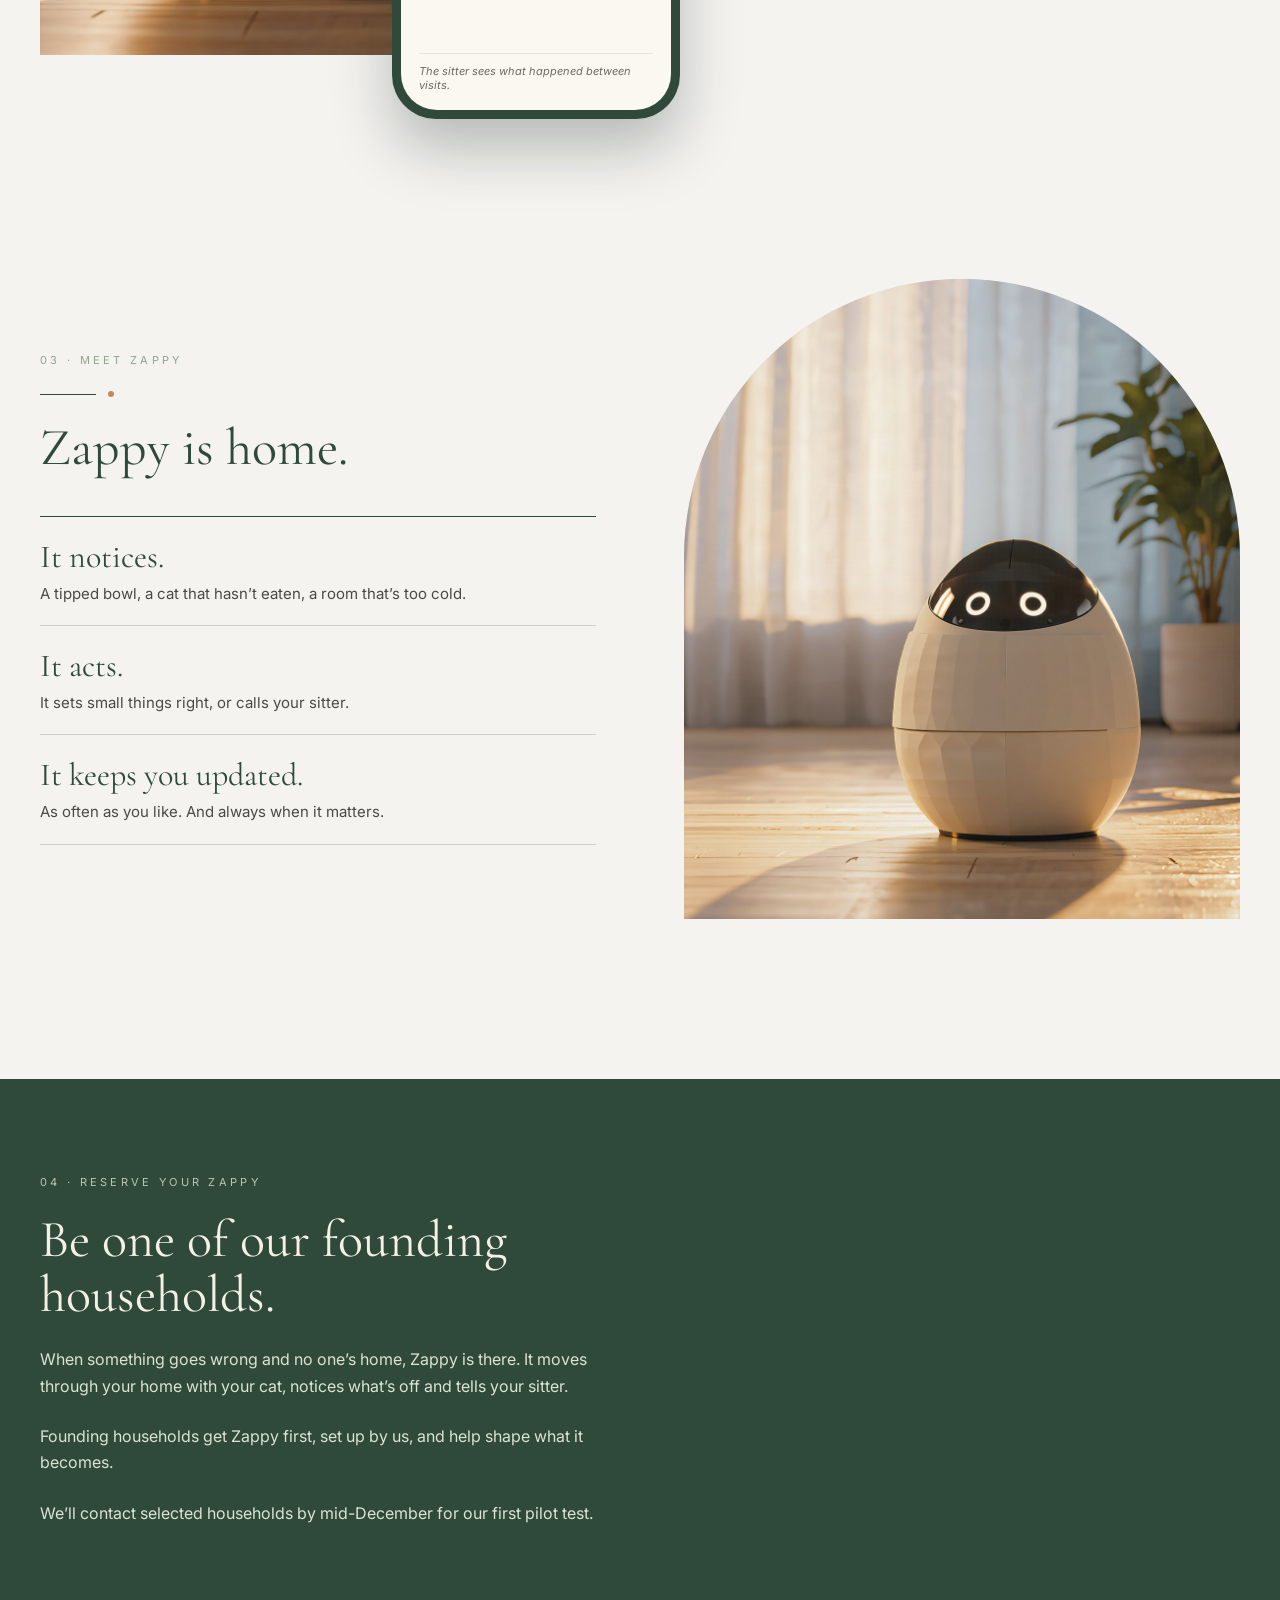
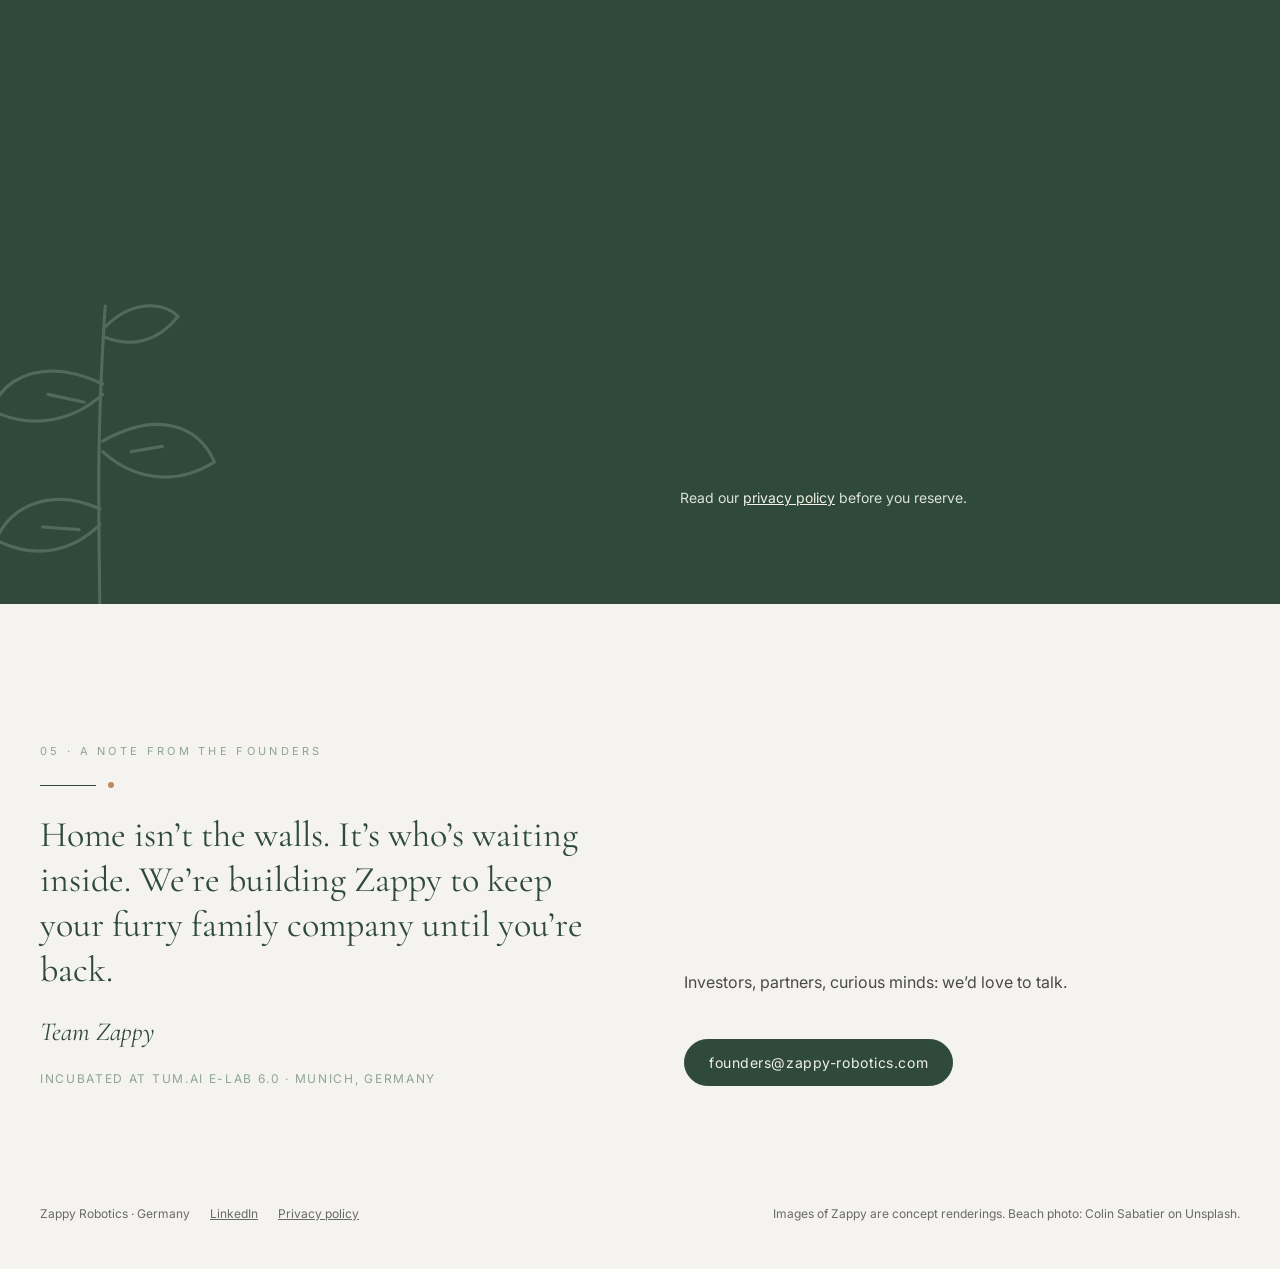
==== commit 65122d77: "Tell households when to expect to hear from us Co-Authored-By: Claude Opus 5.5 <noreply@anthropic.co" ====
--- a/index.html
+++ b/index.html
@@ -101,6 +101,7 @@
           <h2>Be one of our founding households.</h2>
           <p class="reserve-text">When something goes wrong and no one’s home, Zappy is there. It moves through your home with your cat, notices what’s off and tells your sitter.</p>
           <p class="reserve-text">Founding households get Zappy first, set up by us, and help shape what it becomes.</p>
+          <p class="reserve-text">We’ll contact selected households by mid-December for our first pilot test.</p>
         </div>
 
         <div class="reserve-panel">
